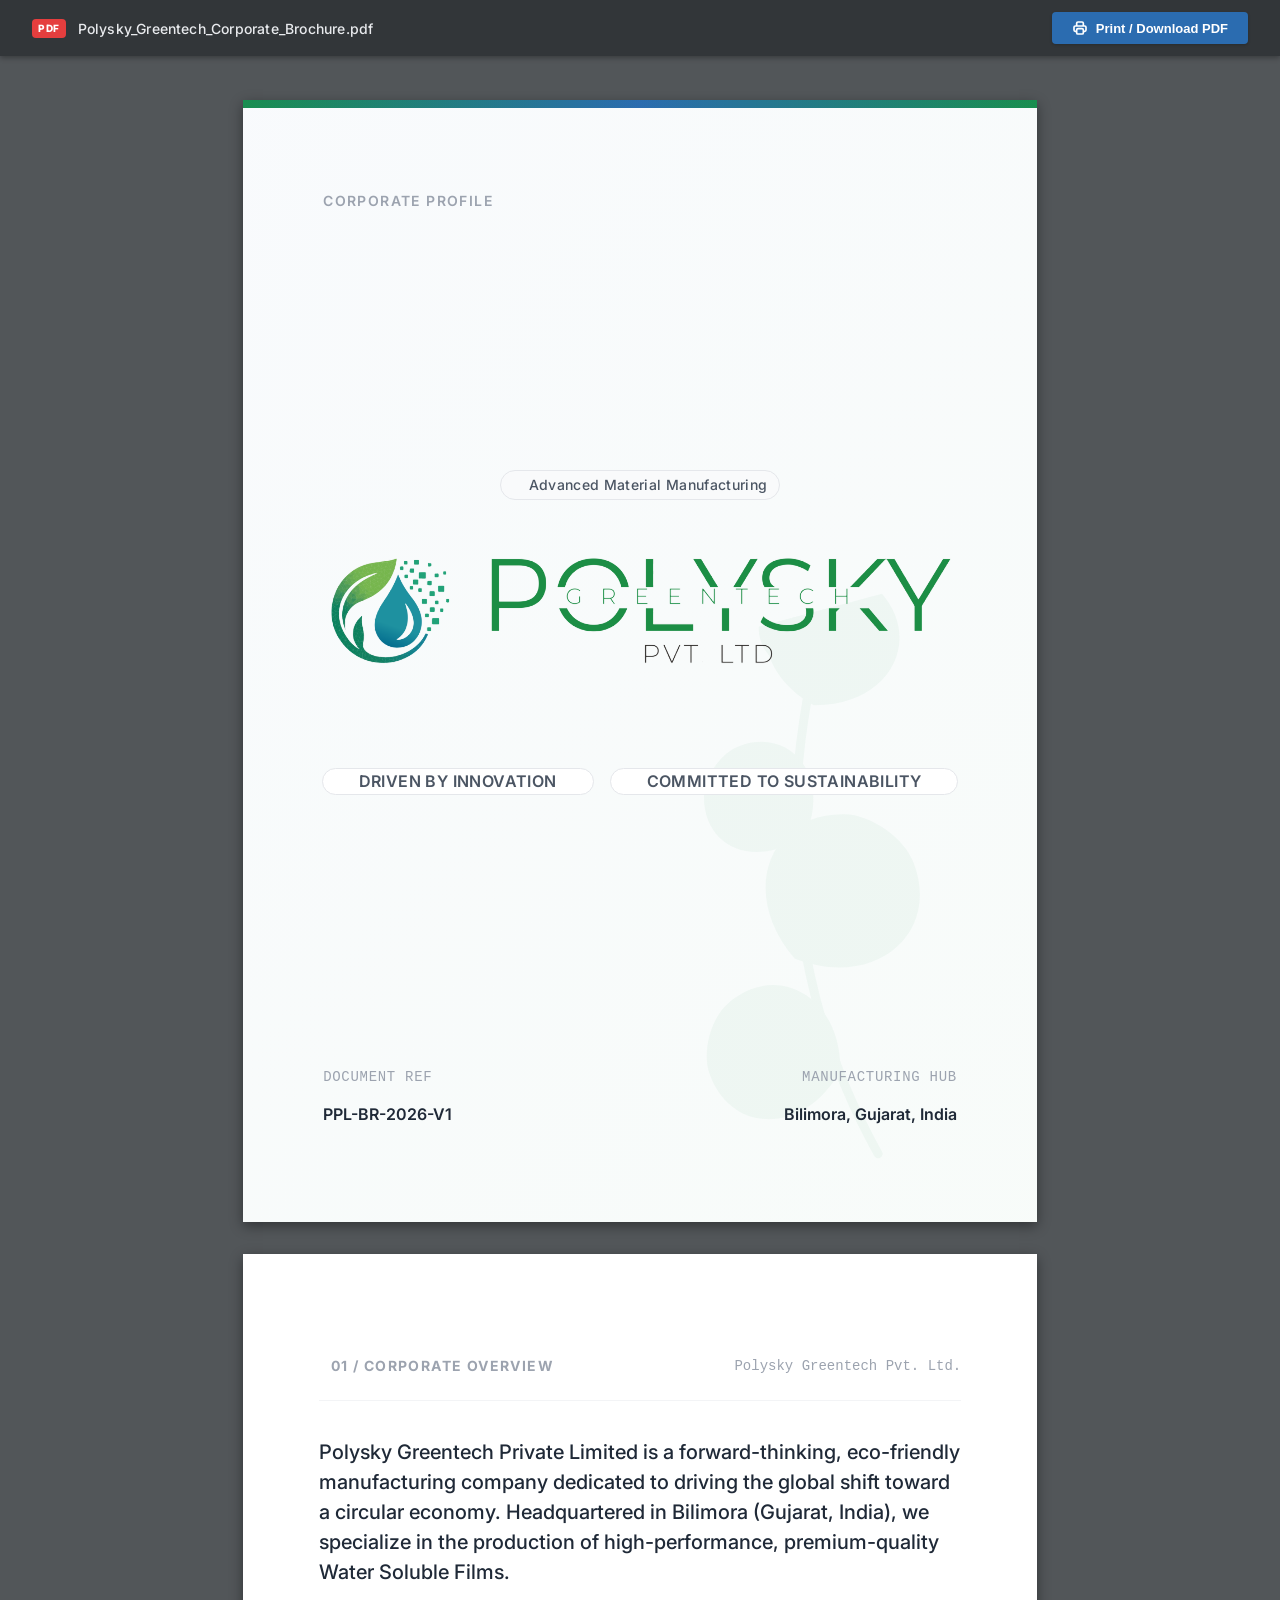
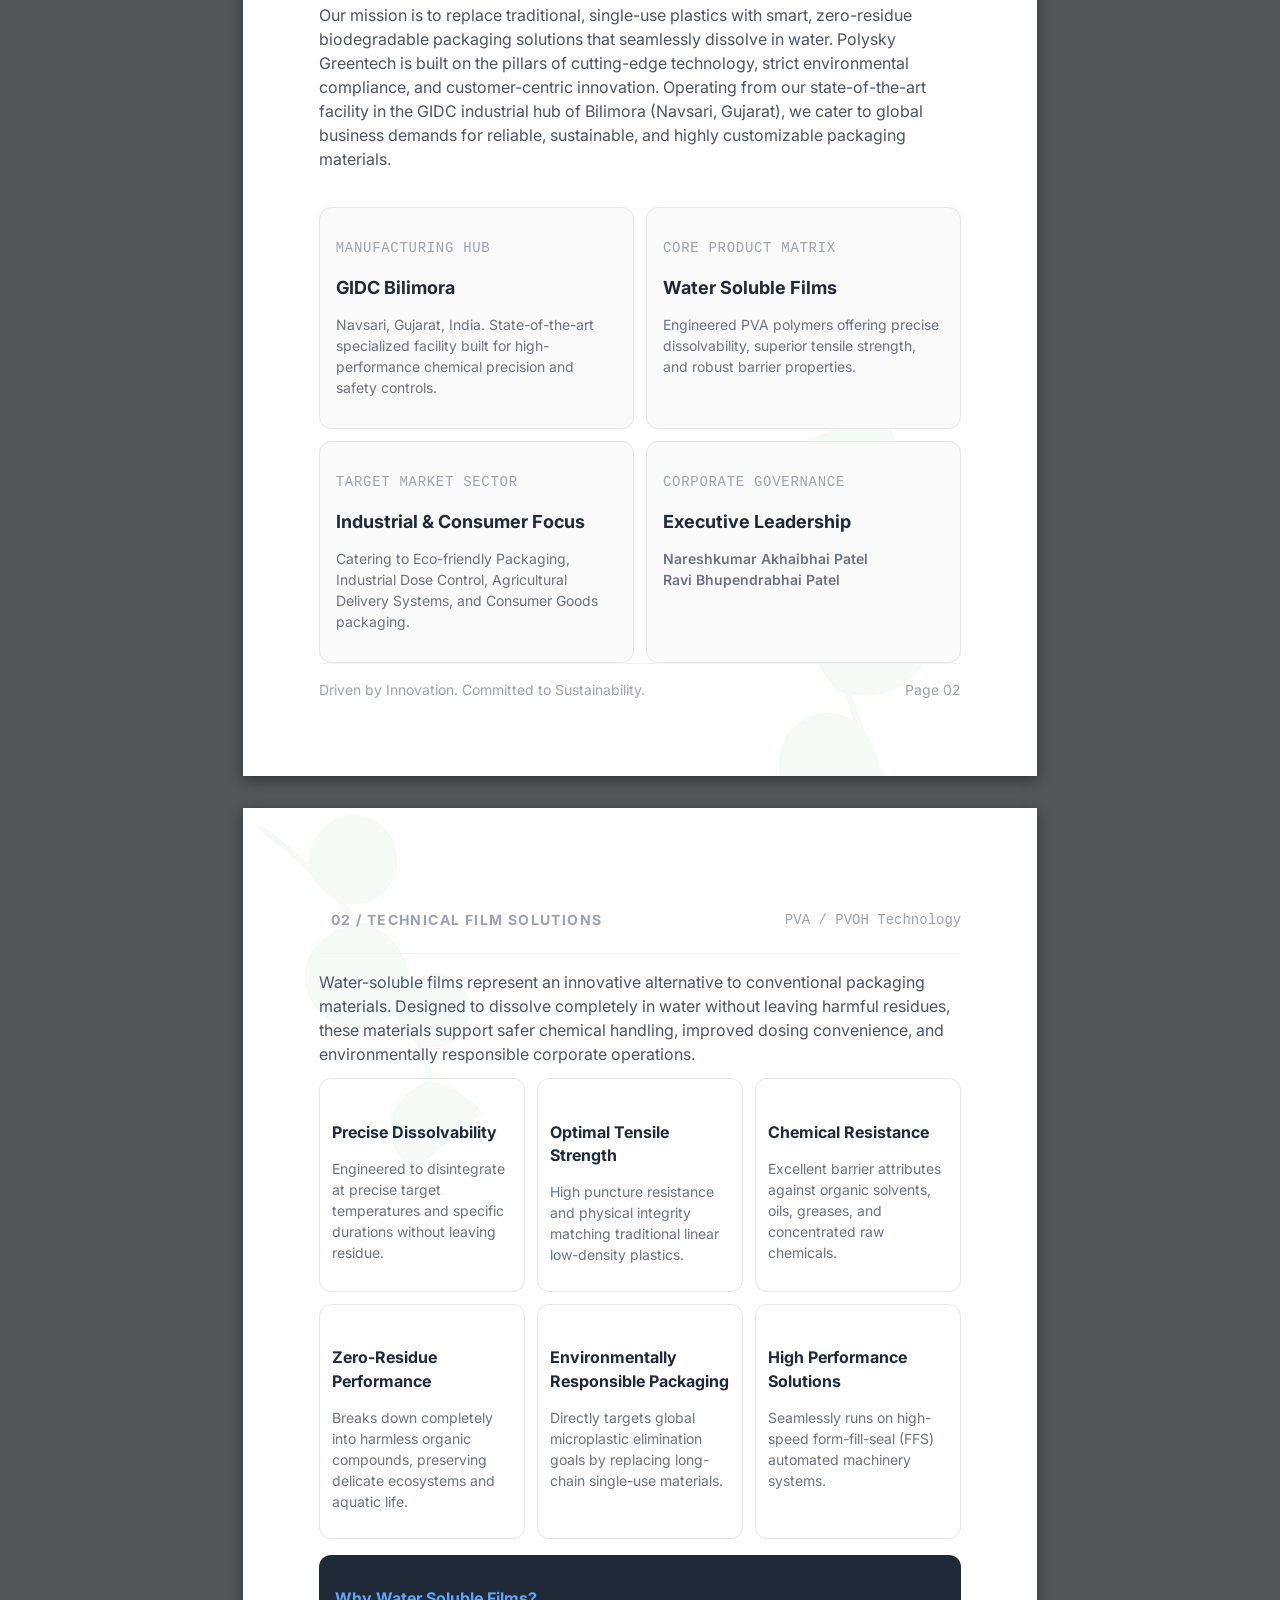
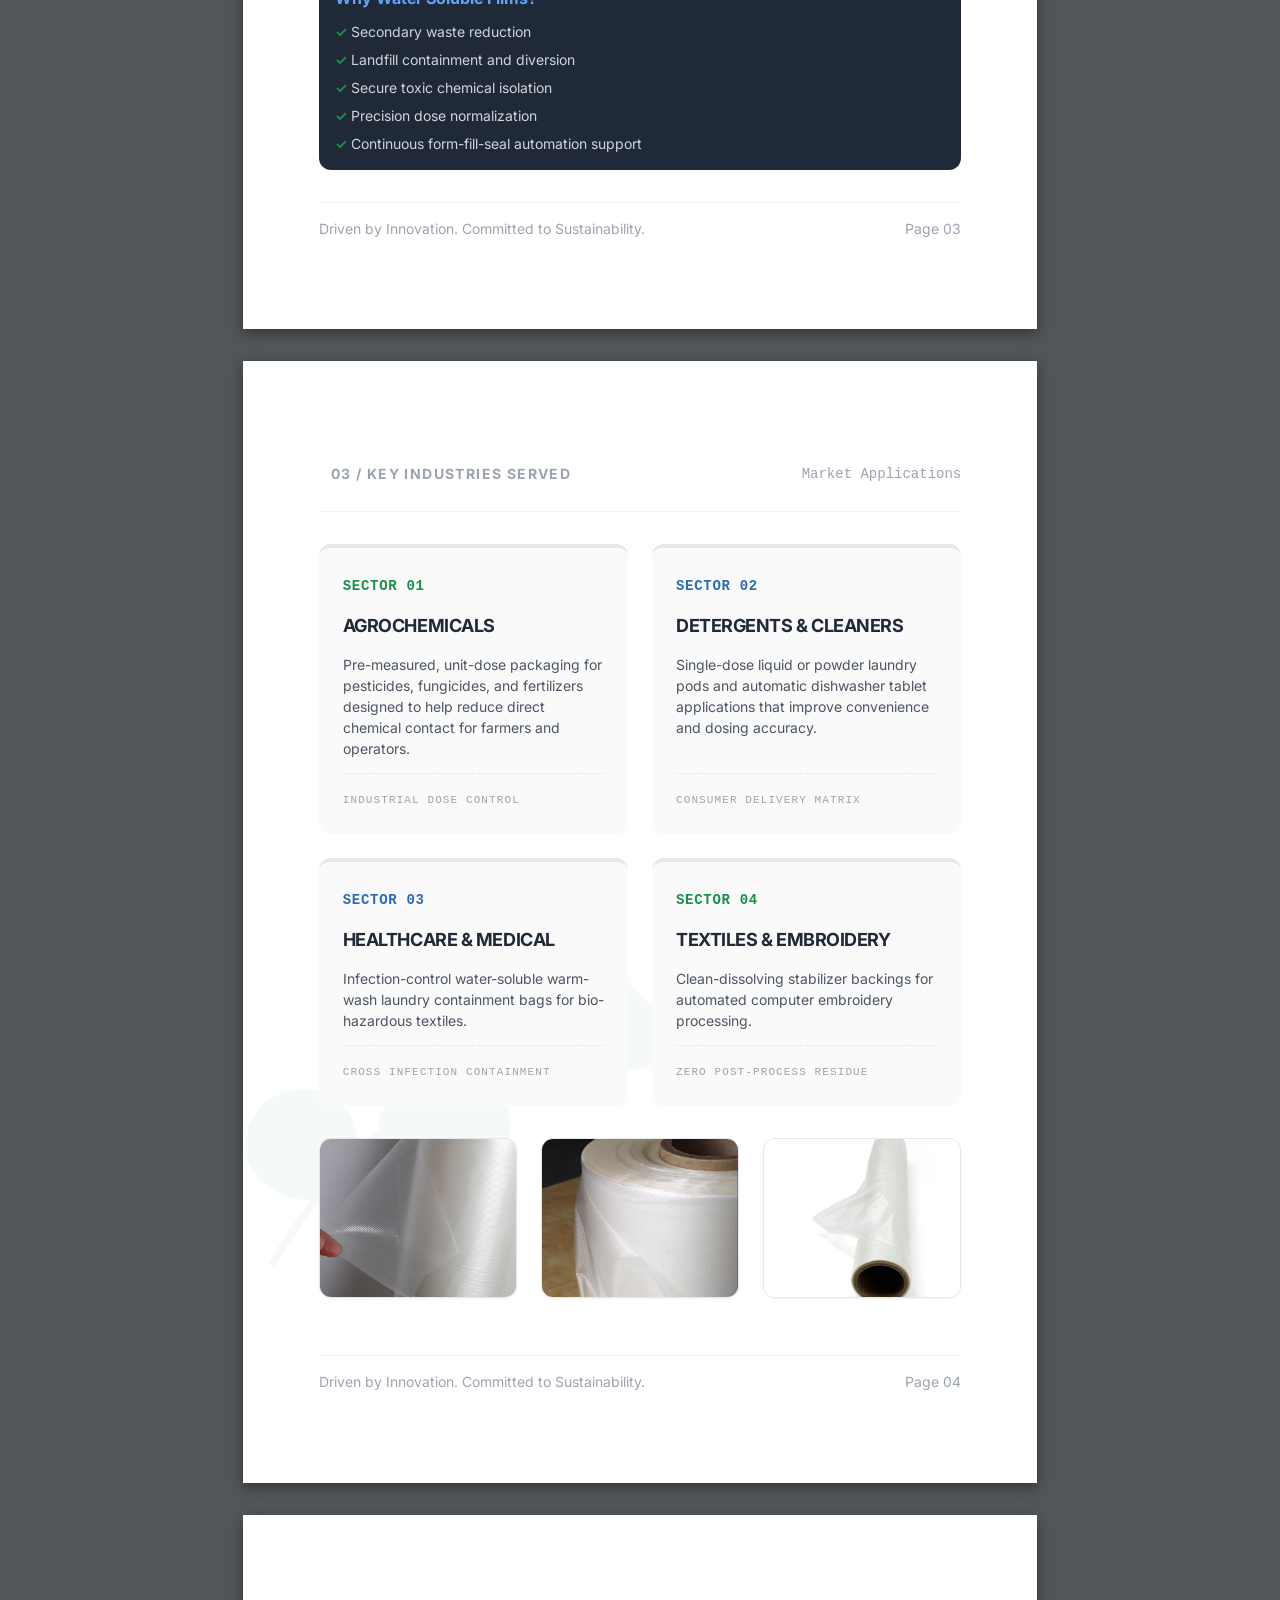
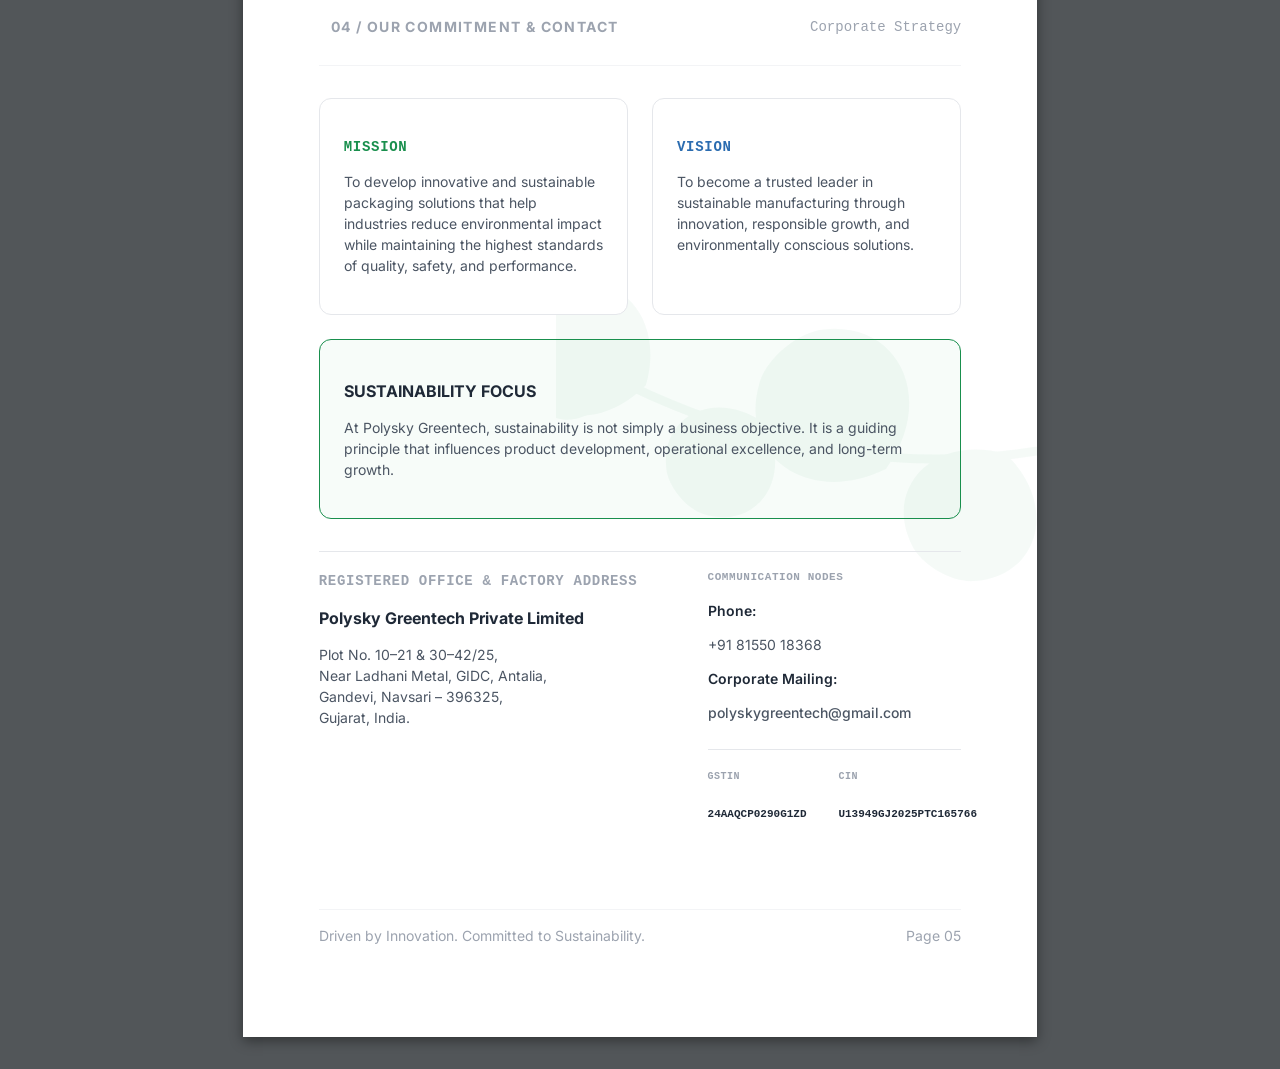
==== wow.html @ 3d36d510 "pgpl-br init" ====
<!DOCTYPE html>
<html lang="en">
<head>
    <meta charset="UTF-8">
    <meta name="viewport" content="width=device-width, initial-scale=1.0">
    <title>Polysky Greentech Private Limited - Corporate Brochure</title>
    <!-- Google Fonts Inter -->
    <link rel="preconnect" href="https://fonts.googleapis.com">
    <link rel="preconnect" href="https://fonts.gstatic.com" crossorigin>
    <link href="https://fonts.googleapis.com/css2?family=Inter:wght@300;400;500;600;700;800&display=swap" rel="stylesheet">
    
    <style>
        /* 1. Global Reset & Print Layout Controls */
        *, ::before, ::after { box-sizing: border-box; border-width: 0; border-style: solid; border-color: #e5e7eb; }
        html { line-height: 1.5; -webkit-text-size-adjust: 100%; font-family: 'Inter', sans-serif; }
        
        body { 
            margin: 0; 
            line-height: inherit; 
            background-color: #525659; /* Standard dark PDF viewer background */
            -webkit-font-smoothing: antialiased; 
            color: #1f2937; 
            padding-top: 68px; /* Offset for persistent toolbar */
        }
        
        /* 2. Embedded PDF Style Action Toolbar */
        .pdf-toolbar {
            position: fixed;
            top: 0;
            left: 0;
            right: 0;
            height: 56px;
            background-color: #323639;
            box-shadow: 0 2px 5px rgba(0,0,0,0.3);
            display: flex;
            align-items: center;
            justify-content: space-between;
            padding: 0 2rem;
            z-index: 1000;
            color: #ffffff;
        }
        .pdf-title-block {
            display: flex;
            align-items: center;
            gap: 0.75rem;
        }
        .pdf-icon-badge {
            background-color: #e53e3e;
            color: white;
            font-size: 10px;
            font-weight: 800;
            padding: 2px 6px;
            border-radius: 4px;
            letter-spacing: 0.5px;
        }
        .pdf-filename {
            font-size: 14px;
            font-weight: 500;
            color: #e8eaed;
            letter-spacing: 0.2px;
        }
        .print-btn {
            background-color: #2b6cb0;
            color: #ffffff;
            font-size: 13px;
            font-weight: 600;
            padding: 0.5rem 1.25rem;
            border-radius: 4px;
            cursor: pointer;
            display: flex;
            align-items: center;
            gap: 0.5rem;
            transition: background-color 0.15s ease;
            box-shadow: 0 1px 3px rgba(0,0,0,0.2);
        }
        .print-btn:hover {
            background-color: #1a4f8a;
        }

        /* 3. True Dimensions Page Layout Engine */
        .page { 
            width: 210mm; 
            height: 296.8mm; 
            margin: 2rem auto; 
            position: relative; 
            background: #ffffff; 
            overflow: hidden; 
            padding: 24mm 20mm; 
            display: flex; 
            flex-direction: column; 
            justify-content: space-between; 
            box-shadow: 0 4px 12px rgba(0,0,0,0.4); 
            page-break-after: always;
        }
        .cover-page { padding: 0; }
        
        /* 4. Base Design Component Systems */
        .grid { display: grid; }
        .grid-cols-2 { grid-template-columns: repeat(2, minmax(0, 1fr)); }
        .grid-cols-3 { grid-template-columns: repeat(3, minmax(0, 1fr)); }
        .grid-cols-12 { grid-template-columns: repeat(12, minmax(0, 1fr)); }
        .col-span-12 { grid-column: span 12 / span 12; }
        .col-span-7 { grid-column: span 7 / span 7; }
        .col-span-5 { grid-column: span 5 / span 5; }
        
        .flex { display: flex; }
        .inline-flex { display: inline-flex; }
        .flex-col { flex-direction: column; }
        .flex-grow { flex-grow: 1; }
        .items-center { align-items: center; }
        .items-end { align-items: flex-end; }
        .justify-between { justify-content: space-between; }
        .justify-center { justify-content: center; }
        
        .absolute { position: absolute; }
        .relative { position: relative; }
        .inset-0 { top: 0; right: 0; bottom: 0; left: 0; }
        .z-0 { z-index: 0; }
        .z-10 { z-index: 10; }
        .pointer-events-none { pointer-events: none; }
        .overflow-hidden { overflow: hidden; }
        
        .mb-1 { margin-bottom: 0.25rem; }
        .mb-2 { margin-bottom: 0.5rem; }
        .mb-3 { margin-bottom: 0.75rem; }
        .mb-4 { margin-bottom: 1rem; }
        .mb-5 { margin-bottom: 1.25rem; }
        .mb-6 { margin-bottom: 1.5rem; }
        .mb-8 { margin-bottom: 2rem; }
        .mb-12 { margin-bottom: 3rem; }
        .mt-1 { margin-top: 0.25rem; }
        .mt-2 { margin-top: 0.5rem; }
        .mt-8 { margin-top: 2rem; }
        .mx-auto { margin-left: auto; margin-right: auto; }
        .my-auto { margin-top: auto; margin-bottom: auto; }
        .p-3 { padding: 0.75rem; }
        .p-4 { padding: 1rem; }
        .p-6 { padding: 1.5rem; }
        .p-8 { padding: 2rem; }
        .px-3 { padding-left: 0.75rem; padding-right: 0.75rem; }
        .py-1 { padding-top: 0.25rem; padding-bottom: 0.25rem; }
        .px-20 { padding-left: 5rem; padding-right: 5rem; }
        .pt-4 { padding-top: 1rem; }
        .pt-8 { padding-top: 2rem; }
        .pt-20 { padding-top: 5rem; }
        .pb-3 { padding-bottom: 0.75rem; }
        .pb-4 { padding-bottom: 1rem; }
        .pb-20 { padding-bottom: 5rem; }
        .gap-2 { gap: 0.5rem; }
        .gap-3 { gap: 0.75rem; }
        .gap-4 { gap: 1rem; }
        .mr-3 { margin-right: 0.75rem; }
        .gap-6 { gap: 1.5rem; }
        .gap-8 { gap: 2rem; }
        
        .text-xs { font-size: 0.875rem; line-height: 1.25rem; }
        .text-sm { font-size: 1rem; line-height: 1.45rem; }
        .text-base { font-size: 1.125rem; line-height: 1.5rem; }
        .text-lg { font-size: 1.25rem; line-height: 1.75rem; }
        .font-light { font-weight: 300; }
        .font-medium { font-weight: 500; }
        .font-semibold { font-weight: 600; }
        .font-bold { font-weight: 700; }
        .font-extrabold { font-weight: 800; }
        .font-mono { font-family: ui-monospace, SFMono-Regular, Menlo, Monaco, Consolas, monospace; }
        .uppercase { text-transform: uppercase; }
        .tracking-wide { letter-spacing: 0.025em; }
        .tracking-wider { letter-spacing: 0.05em; }
        .tracking-widest { letter-spacing: 0.1em; }
        .tracking-tight { letter-spacing: -0.025em; }
        .leading-none { line-height: 1; }
        .leading-normal { line-height: 1.5; }
        .leading-relaxed { line-height: 1.5; }
        .text-center { text-align: center; }
        .text-right { text-align: right; }
        
        .border { border-width: 1px; }
        .border-b { border-bottom-width: 1px; }
        .border-t { border-top-width: 1px; }
        .border-t-4 { border-top-width: 4px; }
        .border-gray-100 { border-color: #f3f4f6; }
        .border-gray-200 { border-color: #e5e7eb; }
        .border-brand-border { border-color: #E5E7EB; }
        .rounded-full { border-radius: 9999px; }
        .rounded-lg { border-radius: 0.5rem; }
        .rounded-xl { border-radius: 0.75rem; }
        .w-full { width: 100%; }
        .w-max { width: max-content; }
        .w-1 { width: 0.25rem; }
        .w-2 { width: 0.5rem; }
        .w-5 { width: 1.25rem; }
        .w-10 { width: 2.5rem; }
        .w-20 { width: 5rem; }
        .h-1 { height: 0.25rem; }
        .h-2 { height: 0.5rem; }
        .h-5 { height: 1.25rem; }
        .h-10 { height: 2.5rem; }
        .h-40 { height: 10rem; }
        .bg-white { background-color: #ffffff; }
        .bg-gray-50 { background-color: #f9fafb; }
        .bg-brand-light { background-color: #FAFAFA; }
        
        .text-brand-dark { color: #1F2937; }
        .text-brand-green { color: #198F4D; }
        .text-brand-blue { color: #2B6CB0; }
        .text-gray-300 { color: #d1d5db; }
        .text-gray-400 { color: #9ca3af; }
        .text-gray-500 { color: #6b7280; }
        .text-gray-600 { color: #4b5563; }
        
        .object-cover { object-fit: cover; }
        .shadow-sm { box-shadow: 0 1px 2px 0 rgba(0, 0, 0, 0.05); }

        .geo-gradient {
            background: linear-gradient(135deg, rgba(43, 108, 176, 0.03) 0%, rgba(25, 143, 77, 0.03) 100%);
        }
        .accent-bar {
            height: 8px;
            background: linear-gradient(to right, #198F4D, #2B6CB0, #198F4D);
        }
        .text-gradient {
            background: linear-gradient(to right, #198F4D, #2B6CB0);
            -webkit-background-clip: text;
            background-clip: text;
            color: transparent;
        }

        /* 5. Production Print Matrix Adjustments */
        @media print {
            @page {
                size: A4;
                margin: 0 !important;
            }
            body { 
                background: none !important; 
                padding-top: 0 !important;
            }
            .pdf-toolbar { 
                display: none !important; 
            }
            .page { 
                margin: 0 !important; 
                border: none !important; 
                box-shadow: none !important; 
                width: 210mm !important;
                height: 296.8mm !important;
                page-break-after: always !important; 
                page-break-inside: avoid !important;
                -webkit-print-color-adjust: exact !important;
                print-color-adjust: exact !important;
            }
        }
    </style>
</head>
<body>

    <!-- SVG DEFINITIONS FOR BACKGROUND WATERMARKS -->
    <svg style="display: none;" xmlns="http://www.w3.org/2000/svg">
        <defs>
            <g id="money-plant">
                <g transform="translate(100, 180)">
                    <path d="M0,0 Q-20,-80 20,-160" fill="none" stroke="currentColor" stroke-width="3" stroke-linecap="round"/>
                    <g transform="translate(-5, -30) rotate(-60) scale(0.6)"><path d="M0,0 C-40,-10 -50,-50 -20,-70 C-10,-77 10,-77 20,-70 C50,-50 40,-10 0,0 Z" fill="currentColor"/></g>
                    <g transform="translate(-10, -70) rotate(50) scale(0.7)"><path d="M0,0 C-40,-10 -50,-50 -20,-70 C-10,-77 10,-77 20,-70 C50,-50 40,-10 0,0 Z" fill="currentColor"/></g>
                    <g transform="translate(5, -110) rotate(-40) scale(0.5)"><path d="M0,0 C-40,-10 -50,-50 -20,-70 C-10,-77 10,-77 20,-70 C50,-50 40,-10 0,0 Z" fill="currentColor"/></g>
                    <g transform="translate(18, -150) rotate(30) scale(0.6)"><path d="M0,0 C-40,-10 -50,-50 -20,-70 C-10,-77 10,-77 20,-70 C50,-50 40,-10 0,0 Z" fill="currentColor"/></g>
                    <g transform="translate(20, -160) rotate(5) scale(0.4)"><path d="M0,0 C-40,-10 -50,-50 -20,-70 C-10,-77 10,-77 20,-70 C50,-50 40,-10 0,0 Z" fill="currentColor"/></g>
                </g>
            </g>
        </defs>
    </svg>

    <!-- PERSISTENT LIVE VIEW INTERACTIVE TOOLBAR -->
    <div class="pdf-toolbar">
        <div class="pdf-title-block">
            <span class="pdf-icon-badge">PDF</span>
            <span class="pdf-filename">Polysky_Greentech_Corporate_Brochure.pdf</span>
        </div>
        <button class="print-btn" onclick="window.print();">
            <svg style="width:16px; height:16px;" fill="none" stroke="currentColor" stroke-width="2.5" viewBox="0 0 24 24">
                <path stroke-linecap="round" stroke-linejoin="round" d="M17 17h2a2 2 0 002-2v-4a2 2 0 00-2-2H5a2 2 0 00-2 2v4a2 2 0 002 2h2m2 4h6a2 2 0 002-2v-4a2 2 0 00-2-2H9a2 2 0 00-2 2v4a2 2 0 002 2zm8-12V5a2 2 0 00-2-2H9a2 2 0 00-2 2v4h10z"/>
            </svg>
            Print / Download PDF
        </button>
    </div>

    <!-- PAGE 1: COVER HERO -->
    <div class="page cover-page">
        <div class="accent-bar w-full"></div>
        
        <!-- Background Plant Watermark -->
        <div class="absolute inset-0 pointer-events-none overflow-hidden z-0" style="opacity: 0.04;">
            <svg class="absolute text-brand-green" style="bottom: 0%; right: -10%; width: 600px; height: 600px; transform: rotate(-15deg);" viewBox="0 0 200 200">
                <use href="#money-plant" />
            </svg>
        </div>
        
        <div class="absolute inset-0 geo-gradient" style="z-index: 1;"></div>

        <div class="px-20 pt-20 flex justify-end items-center" style="position: relative; z-index: 10;">
            <div class="text-right">
                <span class="text-xs uppercase tracking-widest text-gray-400 font-semibold">Corporate Profile</span>
            </div>
        </div>

        <div class="px-20 flex-grow flex flex-col items-center justify-center text-center" style="position: relative; z-index: 10;">
            <div class="flex items-center bg-gray-50 border border-gray-200 px-3 py-1 rounded-full mb-12 mx-auto" style="width: max-content; gap: 0.5rem;">
                <span class="w-2 h-2 rounded-full bg-brand-green"></span>
                <span class="text-xs font-medium tracking-wide text-gray-600">Advanced Material Manufacturing</span>
            </div>
            
            <img src="assets/cropped-logo.svg" alt="Polysky Greentech Logo" style="display: block; width: 100%; max-width: 650px; height: auto; flex-shrink: 0;" class="mb-12">
            
            <div class="w-20 h-1 bg-brand-green mb-12 mx-auto"></div>
            
            <div class="flex justify-center" style="gap: 1rem;">
                <div class="inline-flex items-center bg-white border border-gray-200 py-2 rounded-full w-max" style="padding-left: 1rem; padding-right: 2.25rem;">
                    <span class="w-2 h-2 rounded-full bg-brand-blue mr-3"></span>
                    <span class="text-sm font-semibold tracking-wide text-gray-600 uppercase" style="margin-top: 1px;">Driven by Innovation</span>
                </div>
                <div class="inline-flex items-center bg-white border border-gray-200 py-2 rounded-full w-max" style="padding-left: 1rem; padding-right: 2.25rem;">
                    <span class="w-2 h-2 rounded-full bg-brand-green mr-3"></span>
                    <span class="text-sm font-semibold tracking-wide text-gray-600 uppercase" style="margin-top: 1px;">Committed to Sustainability</span>
                </div>
            </div>
        </div>

        <div class="px-20 pb-20 flex justify-between items-end" style="position: relative; z-index: 10;">
            <div>
                <p class="text-xs font-mono tracking-wider text-gray-400 uppercase">Document Ref</p>
                <p class="text-sm font-semibold text-brand-dark">PPL-BR-2026-V1</p>
            </div>
            <div class="text-right">
                <p class="text-xs font-mono tracking-wider text-gray-400 uppercase">Manufacturing Hub</p>
                <p class="text-sm font-semibold text-brand-dark">Bilimora, Gujarat, India</p>
            </div>
        </div>
    </div>

    <!-- PAGE 2: COMPANY OVERVIEW -->
    <div class="page bg-white">
        <!-- Background Plant Watermark -->
        <div class="absolute inset-0 pointer-events-none overflow-hidden z-0" style="opacity: 0.04;">
            <svg class="absolute text-brand-green" style="bottom: -10%; right: -5%; width: 450px; height: 450px; transform: rotate(-20deg);" viewBox="0 0 200 200">
                <use href="#money-plant" />
            </svg>
        </div>

        <div style="position: relative; z-index: 10;">
            <div class="flex justify-between items-center border-b border-gray-100 pb-3 mb-4">
                <div class="flex items-center" style="gap: 0.5rem;">
                    <div class="w-1 h-5 bg-brand-green"></div>
                    <h2 class="text-xs uppercase tracking-widest font-bold text-gray-400">01 / Corporate Overview</h2>
                </div>
                <span class="text-xs font-mono text-gray-400">Polysky Greentech Pvt. Ltd.</span>
            </div>

            <div class="grid grid-cols-12 gap-6 mb-5">
                <div class="col-span-12">
                    <p class="text-lg font-medium text-brand-dark leading-relaxed mb-3">
                        Polysky Greentech Private Limited is a forward-thinking, eco-friendly manufacturing company dedicated to driving the global shift toward a circular economy. Headquartered in Bilimora (Gujarat, India), we specialize in the production of high-performance, premium-quality Water Soluble Films.
                    </p>
                    <p class="text-sm text-gray-600 leading-relaxed">
                        Our mission is to replace traditional, single-use plastics with smart, zero-residue biodegradable packaging solutions that seamlessly dissolve in water. Polysky Greentech is built on the pillars of cutting-edge technology, strict environmental compliance, and customer-centric innovation. Operating from our state-of-the-art facility in the GIDC industrial hub of Bilimora (Navsari, Gujarat), we cater to global business demands for reliable, sustainable, and highly customizable packaging materials.
                    </p>
                </div>
            </div>

            <div class="grid grid-cols-2 gap-3">
                <div class="border border-brand-border p-4 bg-brand-light rounded-xl">
                    <p class="text-xs font-mono uppercase tracking-wider text-gray-400 mb-1">Manufacturing Hub</p>
                    <h3 class="text-base font-bold text-brand-dark mb-2">GIDC Bilimora</h3>
                    <p class="text-xs text-gray-500 leading-relaxed">Navsari, Gujarat, India. State-of-the-art specialized facility built for high-performance chemical precision and safety controls.</p>
                </div>

                <div class="border border-brand-border p-4 bg-brand-light rounded-xl">
                    <p class="text-xs font-mono uppercase tracking-wider text-gray-400 mb-1">Core Product Matrix</p>
                    <h3 class="text-base font-bold text-brand-dark mb-2">Water Soluble Films</h3>
                    <p class="text-xs text-gray-500 leading-relaxed">Engineered PVA polymers offering precise dissolvability, superior tensile strength, and robust barrier properties.</p>
                </div>

                <div class="border border-brand-border p-4 bg-brand-light rounded-xl">
                    <p class="text-xs font-mono uppercase tracking-wider text-gray-400 mb-1">Target Market Sector</p>
                    <h3 class="text-base font-bold text-brand-dark mb-2">Industrial & Consumer Focus</h3>
                    <p class="text-xs text-gray-500 leading-relaxed">Catering to Eco-friendly Packaging, Industrial Dose Control, Agricultural Delivery Systems, and Consumer Goods packaging.</p>
                </div>

                <div class="border border-brand-border p-4 bg-brand-light rounded-xl">
                    <p class="text-xs font-mono uppercase tracking-wider text-gray-400 mb-1">Corporate Governance</p>
                    <h3 class="text-base font-bold text-brand-dark mb-2">Executive Leadership</h3>
                    <p class="text-xs text-gray-500 font-semibold leading-relaxed">Nareshkumar Akhaibhai Patel<br>Ravi Bhupendrabhai Patel</p>
                </div>
            </div>
        </div>

        <div class="flex justify-between items-center border-t border-gray-100 pt-4 text-xs text-gray-400" style="position: relative; z-index: 10;">
            <span>Driven by Innovation. Committed to Sustainability.</span>
            <span>Page 02</span>
        </div>
    </div>

    <!-- PAGE 3: TECHNICAL FILM SOLUTIONS -->
    <div class="page bg-white">
        <!-- Background Plant Watermark -->
        <div class="absolute inset-0 pointer-events-none overflow-hidden z-0" style="opacity: 0.04;">
            <svg class="absolute text-brand-green" style="top: -5%; left: -10%; width: 400px; height: 400px; transform: rotate(140deg);" viewBox="0 0 200 200">
                <use href="#money-plant" />
            </svg>
        </div>

        <div style="position: relative; z-index: 10;">
            <div class="flex justify-between items-center border-b border-gray-100 pb-3 mb-4">
                <div class="flex items-center" style="gap: 0.5rem;">
                    <div class="w-1 h-5 bg-brand-blue"></div>
                    <h2 class="text-xs uppercase tracking-widest font-bold text-gray-400">02 / Technical Film Solutions</h2>
                </div>
                <span class="text-xs font-mono text-gray-400">PVA / PVOH Technology</span>
            </div>

            <p class="text-sm text-gray-600 leading-relaxed mb-3">
                Water-soluble films represent an innovative alternative to conventional packaging materials. Designed to dissolve completely in water without leaving harmful residues, these materials support safer chemical handling, improved dosing convenience, and environmentally responsible corporate operations.
            </p>

            <div class="grid grid-cols-3 gap-3 mb-4">
                <div class="border border-gray-200 p-3 rounded-xl">
                    <div class="w-2 h-2 bg-brand-green mb-1"></div>
                    <h4 class="text-sm font-bold text-brand-dark mb-1">Precise Dissolvability</h4>
                    <p class="text-xs text-gray-500 leading-normal">Engineered to disintegrate at precise target temperatures and specific durations without leaving residue.</p>
                </div>
                <div class="border border-gray-200 p-3 rounded-xl">
                    <div class="w-2 h-2 bg-brand-blue mb-1"></div>
                    <h4 class="text-sm font-bold text-brand-dark mb-1">Optimal Tensile Strength</h4>
                    <p class="text-xs text-gray-500 leading-normal">High puncture resistance and physical integrity matching traditional linear low-density plastics.</p>
                </div>
                <div class="border border-gray-200 p-3 rounded-xl">
                    <div class="w-2 h-2 bg-brand-green mb-1"></div>
                    <h4 class="text-sm font-bold text-brand-dark mb-1">Chemical Resistance</h4>
                    <p class="text-xs text-gray-500 leading-normal">Excellent barrier attributes against organic solvents, oils, greases, and concentrated raw chemicals.</p>
                </div>
                <div class="border border-gray-200 p-3 rounded-xl">
                    <div class="w-2 h-2 bg-brand-blue mb-1"></div>
                    <h4 class="text-sm font-bold text-brand-dark mb-1">Zero-Residue Performance</h4>
                    <p class="text-xs text-gray-500 leading-normal">Breaks down completely into harmless organic compounds, preserving delicate ecosystems and aquatic life.</p>
                </div>
                <div class="border border-gray-200 p-3 rounded-xl">
                    <div class="w-2 h-2 bg-brand-green mb-1"></div>
                    <h4 class="text-sm font-bold text-brand-dark mb-1">Environmentally Responsible Packaging</h4>
                    <p class="text-xs text-gray-500 leading-normal">Directly targets global microplastic elimination goals by replacing long-chain single-use materials.</p>
                </div>
                <div class="border border-gray-200 p-3 rounded-xl">
                    <div class="w-2 h-2 bg-brand-blue mb-1"></div>
                    <h4 class="text-sm font-bold text-brand-dark mb-1">High Performance Solutions</h4>
                    <p class="text-xs text-gray-500 leading-normal">Seamlessly runs on high-speed form-fill-seal (FFS) automated machinery systems.</p>
                </div>
            </div>

            <div class="p-4 text-white rounded-xl" style="background-color: #1f2937;">
                <h3 class="text-sm font-bold mb-3" style="color: #60a5fa;">Why Water Soluble Films?</h3>
                <ul class="text-xs text-gray-300" style="list-style-type: none; padding-left: 0; margin: 0; gap: 0.5rem; display: flex; flex-direction: column;">
                    <li><span class="text-brand-green font-bold">✓</span> Secondary waste reduction</li>
                    <li><span class="text-brand-green font-bold">✓</span> Landfill containment and diversion</li>
                    <li><span class="text-brand-green font-bold">✓</span> Secure toxic chemical isolation</li>
                    <li><span class="text-brand-green font-bold">✓</span> Precision dose normalization</li>
                    <li><span class="text-brand-green font-bold">✓</span> Continuous form-fill-seal automation support</li>
                </ul>
            </div>
        </div>

        <div class="flex justify-between items-center border-t border-gray-100 pt-4 text-xs text-gray-400" style="position: relative; z-index: 10;">
            <span>Driven by Innovation. Committed to Sustainability.</span>
            <span>Page 03</span>
        </div>
    </div>

    <!-- PAGE 4: INDUSTRIES WE SERVE -->
    <div class="page bg-white">
        <!-- Background Plant Watermark -->
        <div class="absolute inset-0 pointer-events-none overflow-hidden z-0" style="opacity: 0.04;">
            <svg class="absolute text-brand-green" style="bottom: 10%; left: -10%; width: 500px; height: 500px; transform: rotate(45deg);" viewBox="0 0 200 200">
                <use href="#money-plant" />
            </svg>
        </div>

        <div style="position: relative; z-index: 10;">
            <div class="flex justify-between items-center border-b border-gray-100 pb-4 mb-8">
                <div class="flex items-center" style="gap: 0.5rem;">
                    <div class="w-1 h-5 bg-brand-green"></div>
                    <h2 class="text-xs uppercase tracking-widest font-bold text-gray-400">03 / Key Industries Served</h2>
                </div>
                <span class="text-xs font-mono text-gray-400">Market Applications</span>
            </div>

            <div class="grid grid-cols-2 gap-6">
                <div class="border-t-4 border-brand-green bg-brand-light p-6 flex flex-col justify-between rounded-xl">
                    <div>
                        <span class="text-xs font-mono text-brand-green font-bold uppercase tracking-wider block mb-2">Sector 01</span>
                        <h3 class="text-base font-bold text-brand-dark mb-4 tracking-tight">AGROCHEMICALS</h3>
                        <p class="text-xs text-gray-600 leading-relaxed">
                            Pre-measured, unit-dose packaging for pesticides, fungicides, and fertilizers designed to help reduce direct chemical contact for farmers and operators.
                        </p>
                    </div>
                    <div class="pt-4 border-t border-gray-200 flex justify-between items-center" style="border-top-style: dashed;">
                        <span class="text-xs uppercase font-mono tracking-widest text-gray-400" style="font-size: 11px;">Industrial Dose Control</span>
                        <span class="w-2 h-2 rounded-full bg-brand-green"></span>
                    </div>
                </div>

                <div class="border-t-4 border-brand-blue bg-brand-light p-6 flex flex-col justify-between rounded-xl">
                    <div>
                        <span class="text-xs font-mono text-brand-blue font-bold uppercase tracking-wider block mb-2">Sector 02</span>
                        <h3 class="text-base font-bold text-brand-dark mb-4 tracking-tight">DETERGENTS & CLEANERS</h3>
                        <p class="text-xs text-gray-600 leading-relaxed">
                            Single-dose liquid or powder laundry pods and automatic dishwasher tablet applications that improve convenience and dosing accuracy.
                        </p>
                    </div>
                    <div class="pt-4 border-t border-gray-200 flex justify-between items-center" style="border-top-style: dashed;">
                        <span class="text-xs uppercase font-mono tracking-widest text-gray-400" style="font-size: 11px;">Consumer Delivery Matrix</span>
                        <span class="w-2 h-2 rounded-full bg-brand-blue"></span>
                    </div>
                </div>

                <div class="border-t-4 border-brand-blue bg-brand-light p-6 flex flex-col justify-between rounded-xl">
                    <div>
                        <span class="text-xs font-mono text-brand-blue font-bold uppercase tracking-wider block mb-2">Sector 03</span>
                        <h3 class="text-base font-bold text-brand-dark mb-4 tracking-tight">HEALTHCARE & MEDICAL</h3>
                        <p class="text-xs text-gray-600 leading-relaxed">
                        Infection-control water-soluble warm-wash laundry containment bags for bio-hazardous textiles.
                        </p>
                    </div>
                    <div class="pt-4 border-t border-gray-200 flex justify-between items-center" style="border-top-style: dashed;">
                        <span class="text-xs uppercase font-mono tracking-widest text-gray-400" style="font-size: 11px;">Cross Infection Containment</span>
                        <span class="w-2 h-2 rounded-full bg-brand-blue"></span>
                    </div>
                </div>

                <div class="border-t-4 border-brand-green bg-brand-light p-6 flex flex-col justify-between rounded-xl">
                    <div>
                        <span class="text-xs font-mono text-brand-green font-bold uppercase tracking-wider block mb-2">Sector 04</span>
                        <h3 class="text-base font-bold text-brand-dark mb-4 tracking-tight">TEXTILES & EMBROIDERY</h3>
                        <p class="text-xs text-gray-600 leading-relaxed">
                        Clean-dissolving stabilizer backings for automated computer embroidery processing.
                        </p>
                    </div>
                    <div class="pt-4 border-t border-gray-200 flex justify-between items-center" style="border-top-style: dashed;">
                        <span class="text-xs uppercase font-mono tracking-widest text-gray-400" style="font-size: 11px;">Zero Post-Process Residue</span>
                        <span class="w-2 h-2 rounded-full bg-brand-green"></span>
                    </div>
                </div>
            </div>

            <div class="grid grid-cols-3 gap-6 mt-8">
                <img src="assets/V2/img1.jpeg" alt="Industry Application 1" class="w-full h-40 object-cover rounded-xl shadow-sm border border-gray-200">
                <img src="assets/V2/img2.avif" alt="Industry Application 2" class="w-full h-40 object-cover rounded-xl shadow-sm border border-gray-200">
                <img src="assets/V2/img3.webp" alt="Industry Application 3" class="w-full h-40 object-cover rounded-xl shadow-sm border border-gray-200">
            </div>
        </div>

        <div class="flex justify-between items-center border-t border-gray-100 pt-4 text-xs text-gray-400" style="position: relative; z-index: 10;">
            <span>Driven by Innovation. Committed to Sustainability.</span>
            <span>Page 04</span>
        </div>
    </div>

    <!-- PAGE 5: COMMITMENT & CONTACT -->
    <div class="page bg-white">
        <!-- Background Plant Watermark -->
        <div class="absolute inset-0 pointer-events-none overflow-hidden z-0" style="opacity: 0.04;">
            <svg class="absolute text-brand-green" style="top: 20%; right: -15%; width: 600px; height: 600px; transform: rotate(-90deg);" viewBox="0 0 200 200">
                <use href="#money-plant" />
            </svg>
        </div>

        <div style="position: relative; z-index: 10;">
            <div class="flex justify-between items-center border-b border-gray-100 pb-4 mb-8">
                <div class="flex items-center" style="gap: 0.5rem;">
                    <div class="w-1 h-5 bg-brand-dark"></div>
                    <h2 class="text-xs uppercase tracking-widest font-bold text-gray-400">04 / Our Commitment & Contact</h2>
                </div>
                <span class="text-xs font-mono text-gray-400">Corporate Strategy</span>
            </div>

            <div class="grid grid-cols-2 gap-6 mb-6">
                <div class="border border-gray-200 p-6 bg-white rounded-xl">
                    <h3 class="text-xs font-mono uppercase tracking-wider text-brand-green font-bold mb-2">MISSION</h3>
                    <p class="text-xs text-gray-600 leading-relaxed">
                        To develop innovative and sustainable packaging solutions that help industries reduce environmental impact while maintaining the highest standards of quality, safety, and performance.
                    </p>
                </div>
                <div class="border border-gray-200 p-6 bg-white rounded-xl">
                    <h3 class="text-xs font-mono uppercase tracking-wider text-brand-blue font-bold mb-2">VISION</h3>
                    <p class="text-xs text-gray-600 leading-relaxed">
                        To become a trusted leader in sustainable manufacturing through innovation, responsible growth, and environmentally conscious solutions.
                    </p>
                </div>
            </div>

            <div class="border border-gray-200 p-6 mb-8 rounded-xl" style="border-color: #198F4D; background-color: rgba(25, 143, 77, 0.03);">
                <h3 class="text-sm font-bold text-brand-dark mb-2">SUSTAINABILITY FOCUS</h3>
                <p class="text-xs text-gray-600 leading-relaxed">
                    At Polysky Greentech, sustainability is not simply a business objective. It is a guiding principle that influences product development, operational excellence, and long-term growth.
                </p>
            </div>

            <div class="border-t border-gray-200 pt-6 grid grid-cols-12 gap-6">
                <div class="col-span-7">
                    <h4 class="text-xs font-mono uppercase tracking-wider text-gray-400 mb-2">Registered Office & Factory Address</h4>
                    <p class="text-sm font-bold text-brand-dark mb-1">Polysky Greentech Private Limited</p>
                    <p class="text-xs text-gray-600 leading-relaxed">
                        Plot No. 10–21 & 30–42/25,<br>
                        Near Ladhani Metal, GIDC, Antalia,<br>
                        Gandevi, Navsari – 396325,<br>
                        Gujarat, India.
                    </p>
                </div>
                
                <div class="col-span-5 flex flex-col" style="gap: 0.75rem;">
                    <div>
                        <h4 class="text-xs font-mono uppercase tracking-wider text-gray-400" style="font-size: 11px;">Communication Nodes</h4>
                        <p class="text-xs font-semibold text-brand-dark mt-1">Phone:</p>
                        <p class="text-xs text-gray-600">+91 81550 18368</p>
                        
                        <p class="text-xs font-semibold text-brand-dark mt-1">Corporate Mailing:</p>
                        <p class="text-xs text-gray-600 font-medium">polyskygreentech@gmail.com</p>
                    </div>

                    <div class="pt-2 border-t border-gray-200 grid grid-cols-2 gap-2">
                        <div>
                            <h5 class="text-xs font-mono uppercase tracking-wider text-gray-400" style="font-size: 10px;">GSTIN</h5>
                            <p class="text-xs font-mono font-bold text-brand-dark" style="font-size: 11px;">24AAQCP0290G1ZD</p>
                        </div>
                        <div>
                            <h5 class="text-xs font-mono uppercase tracking-wider text-gray-400" style="font-size: 10px;">CIN</h5>
                            <p class="text-xs font-mono font-bold text-brand-dark" style="font-size: 11px;">U13949GJ2025PTC165766</p>
                        </div>
                    </div>
                </div>
            </div>
        </div>

        <div class="flex justify-between items-center border-t border-gray-100 pt-4 text-xs text-gray-400" style="position: relative; z-index: 10;">
            <span>Driven by Innovation. Committed to Sustainability.</span>
            <span>Page 05</span>
        </div>
    </div>

</body>
</html>
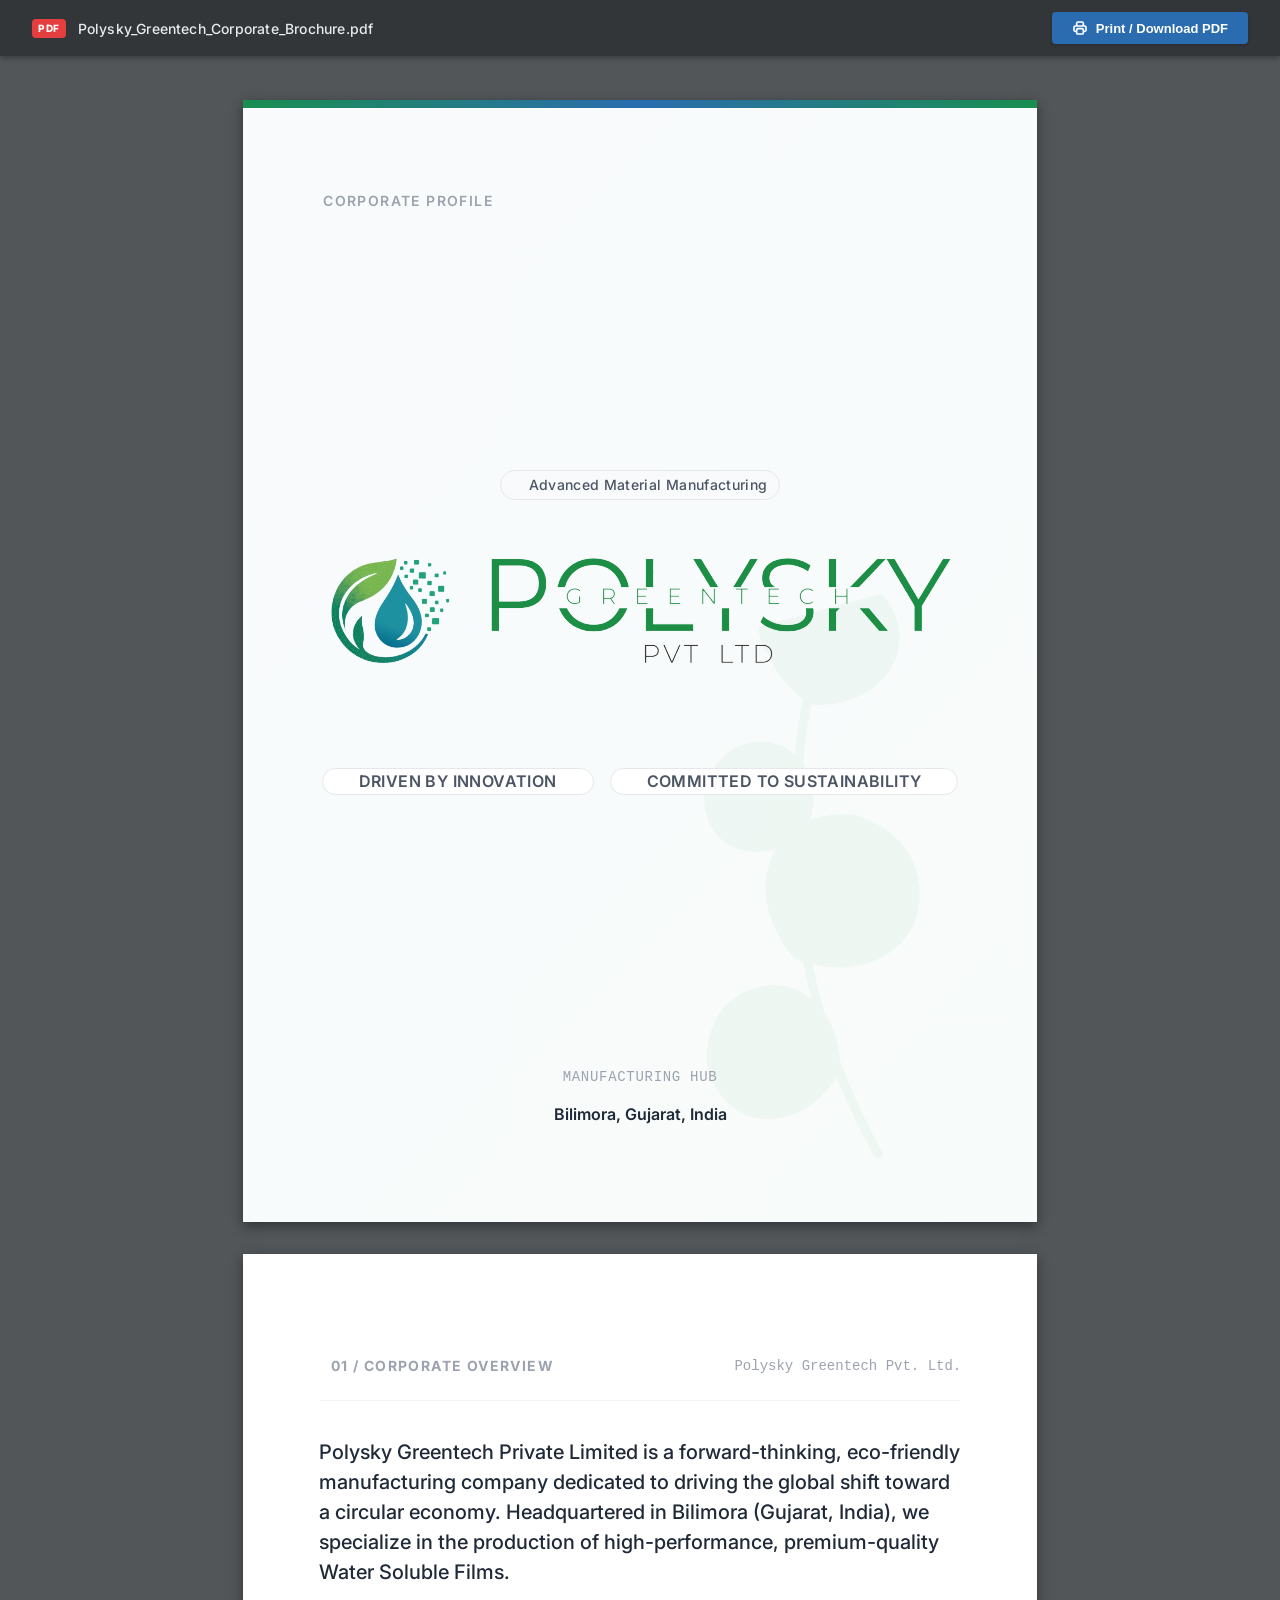
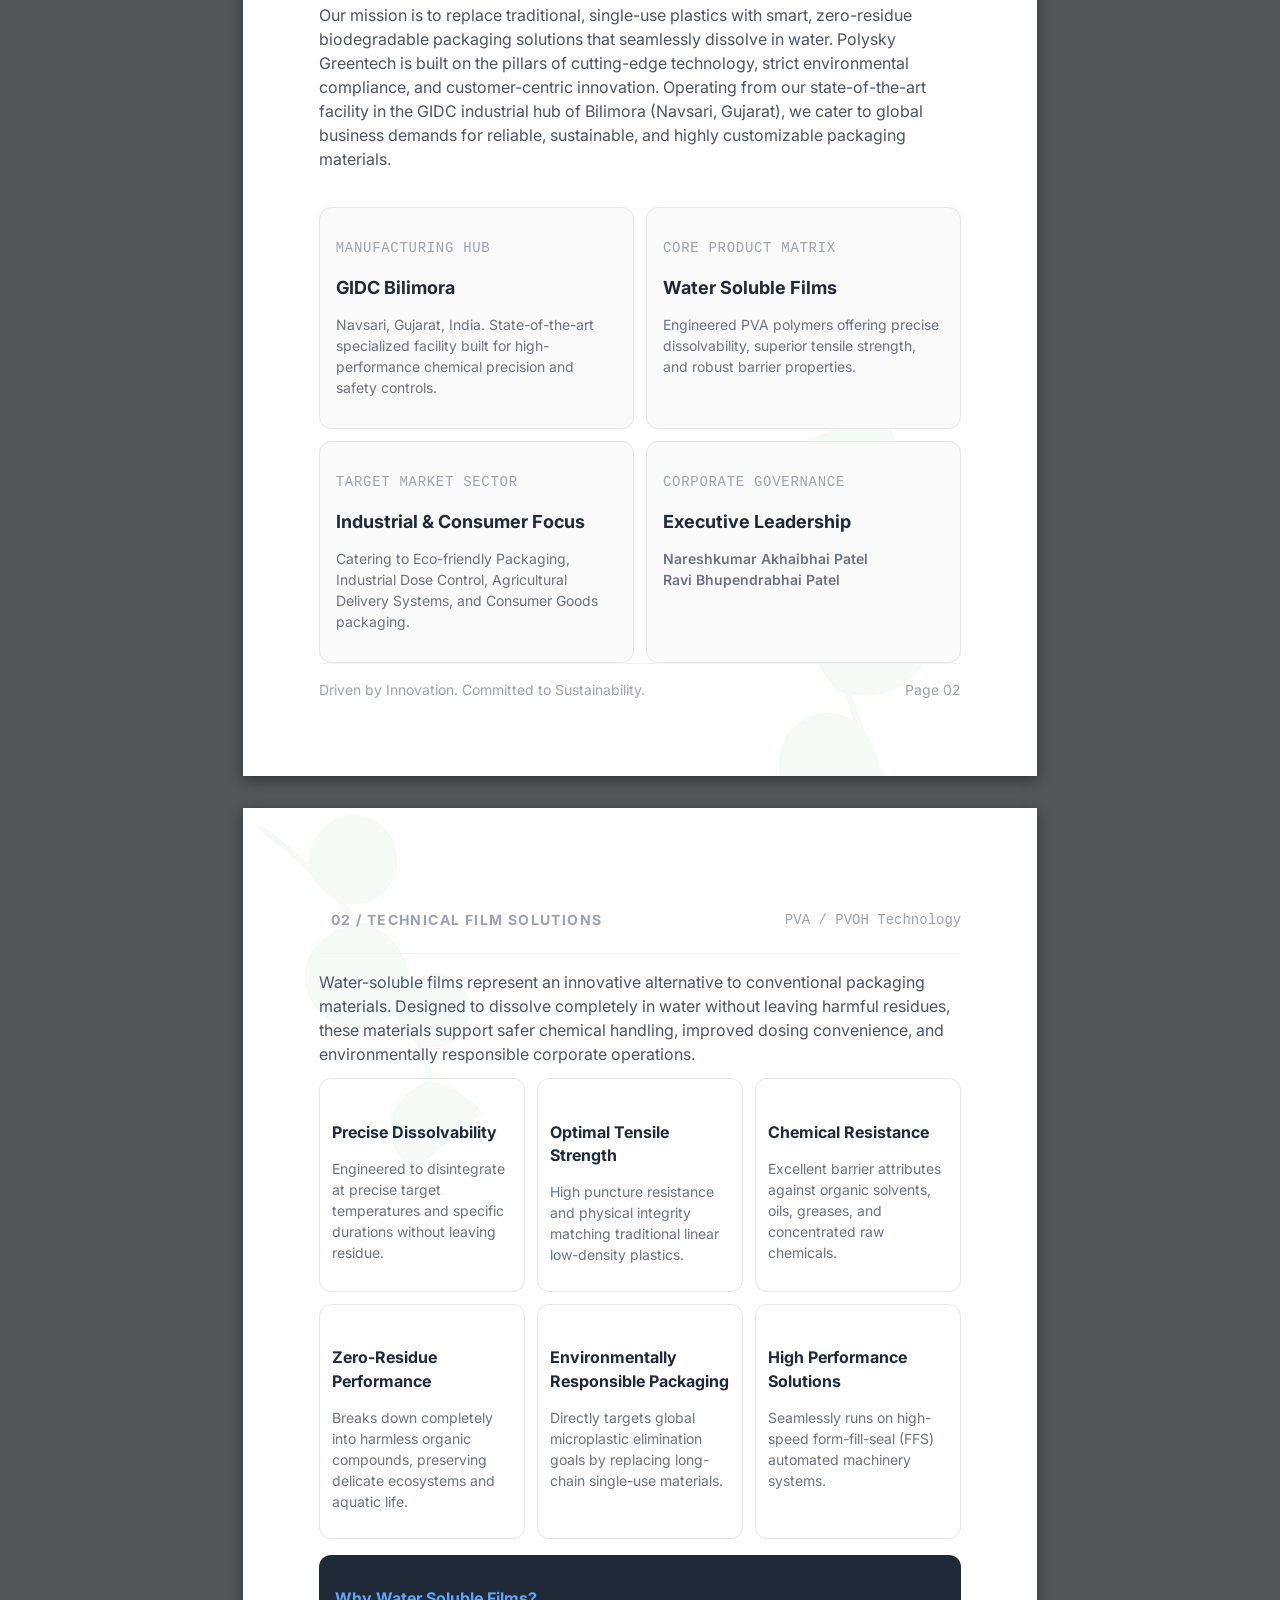
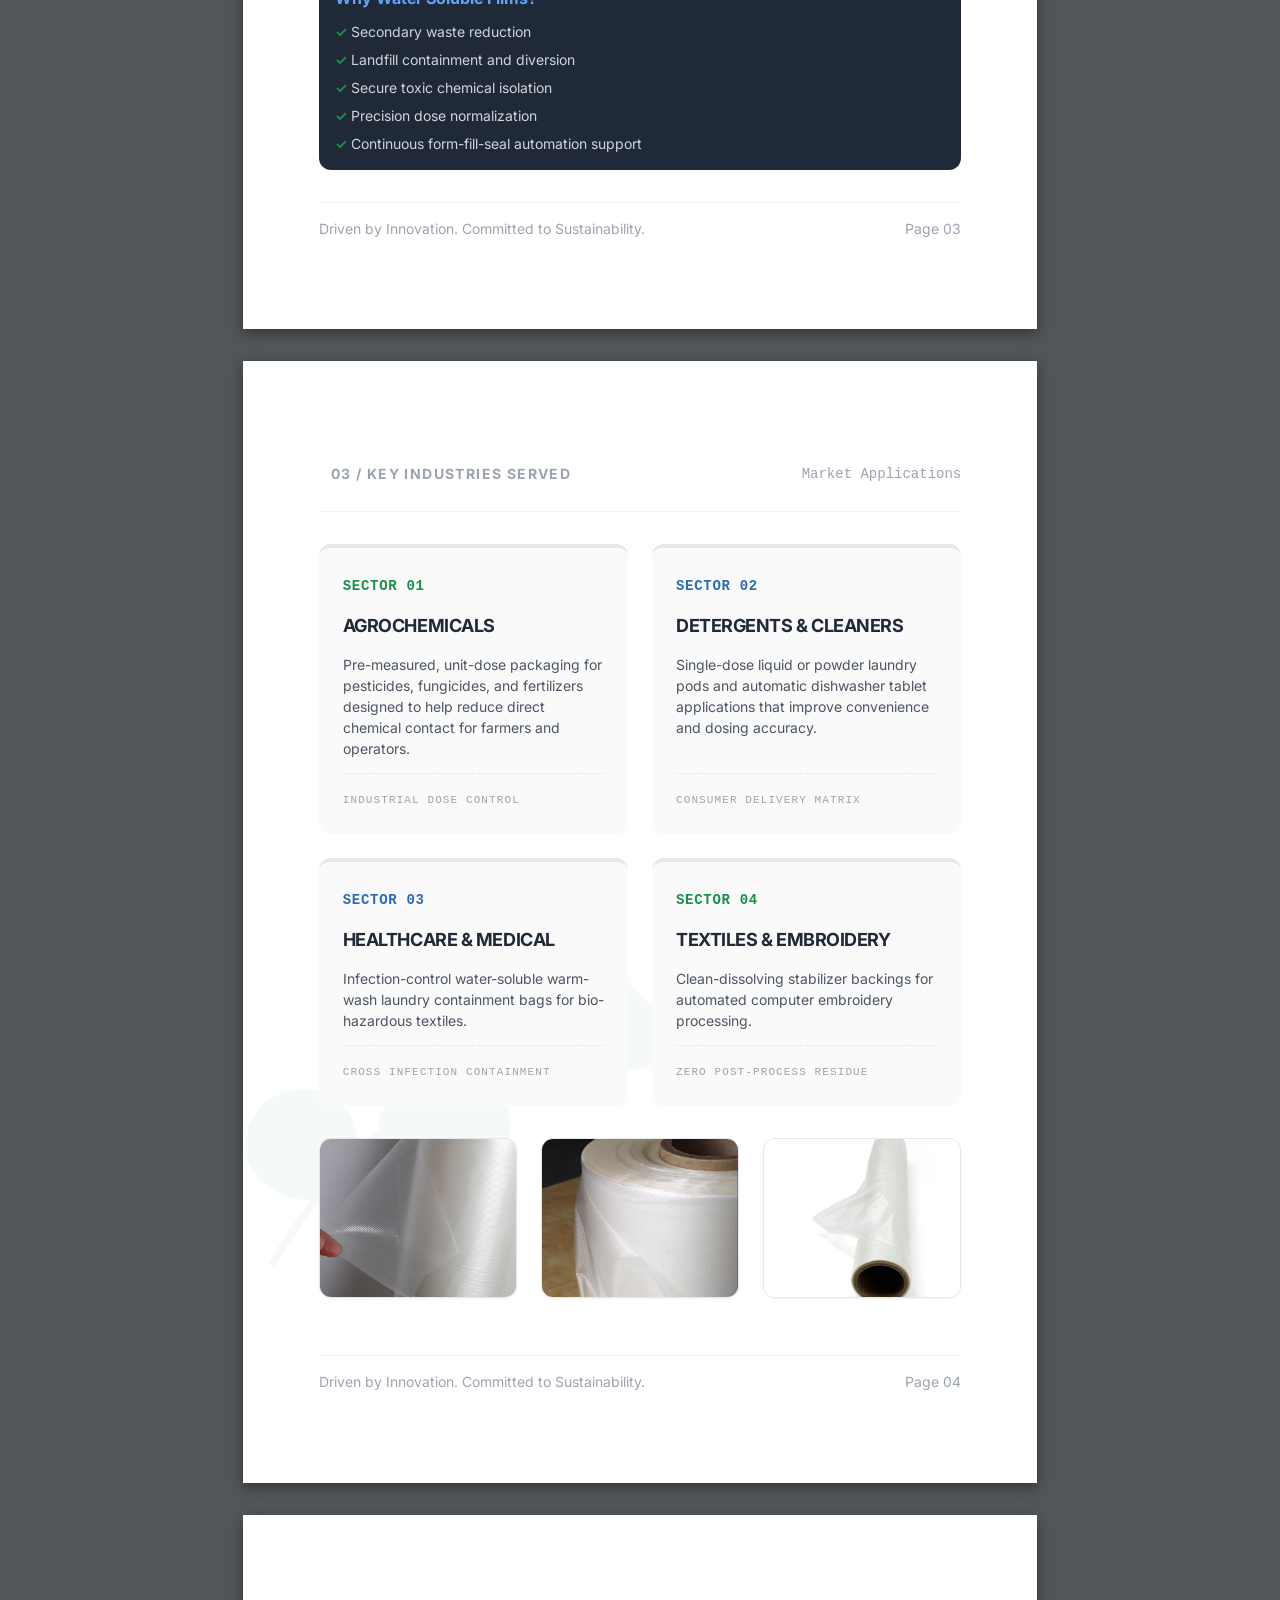
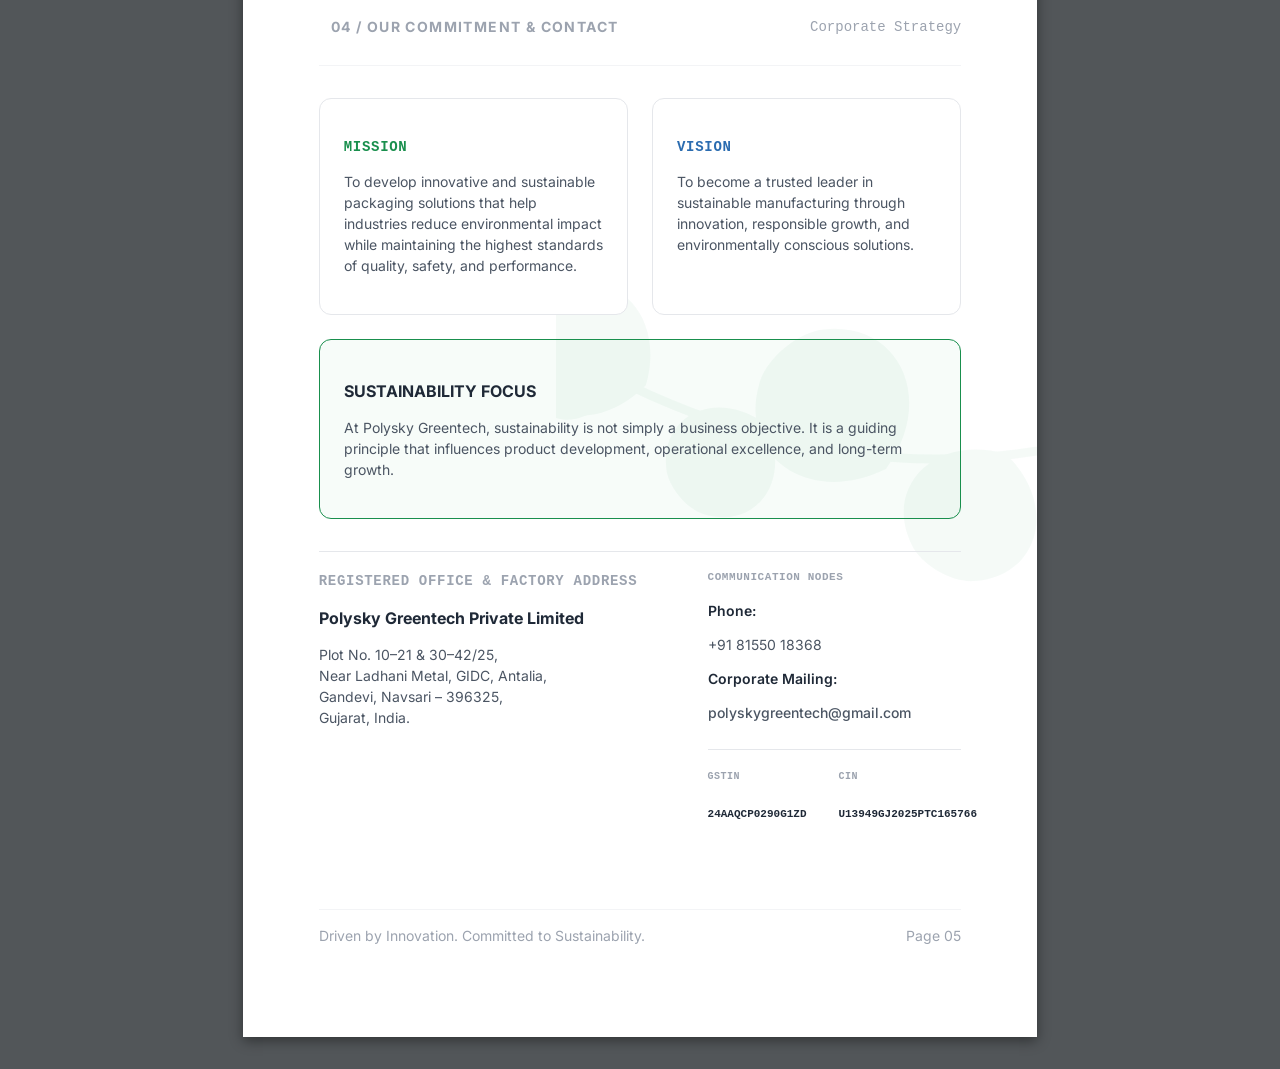
==== commit 09702aaa: "wow: remove doc ref" ====
--- a/wow.html
+++ b/wow.html
@@ -325,12 +325,8 @@
             </div>
         </div>
 
-        <div class="px-20 pb-20 flex justify-between items-end" style="position: relative; z-index: 10;">
-            <div>
-                <p class="text-xs font-mono tracking-wider text-gray-400 uppercase">Document Ref</p>
-                <p class="text-sm font-semibold text-brand-dark">PPL-BR-2026-V1</p>
-            </div>
-            <div class="text-right">
+        <div class="px-20 pb-20 flex justify-center items-end" style="position: relative; z-index: 10;">
+            <div class="text-center">
                 <p class="text-xs font-mono tracking-wider text-gray-400 uppercase">Manufacturing Hub</p>
                 <p class="text-sm font-semibold text-brand-dark">Bilimora, Gujarat, India</p>
             </div>
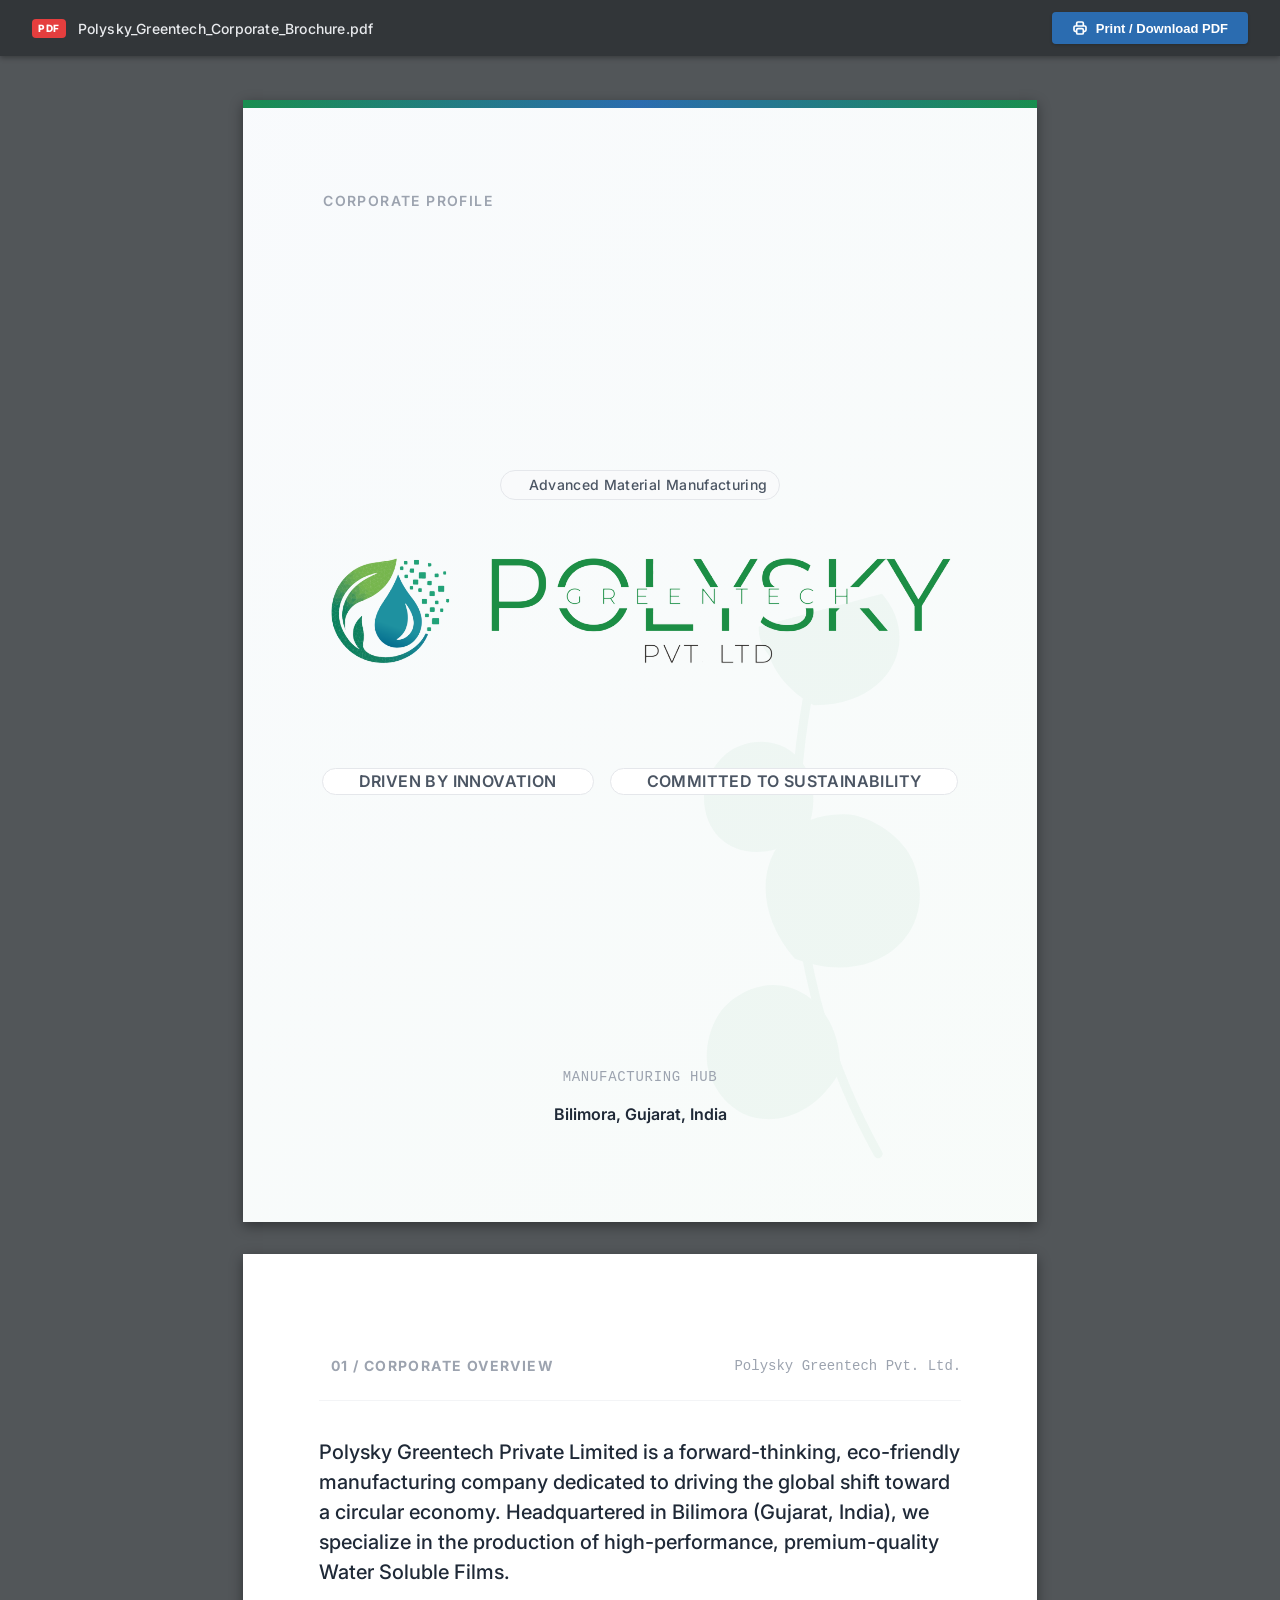
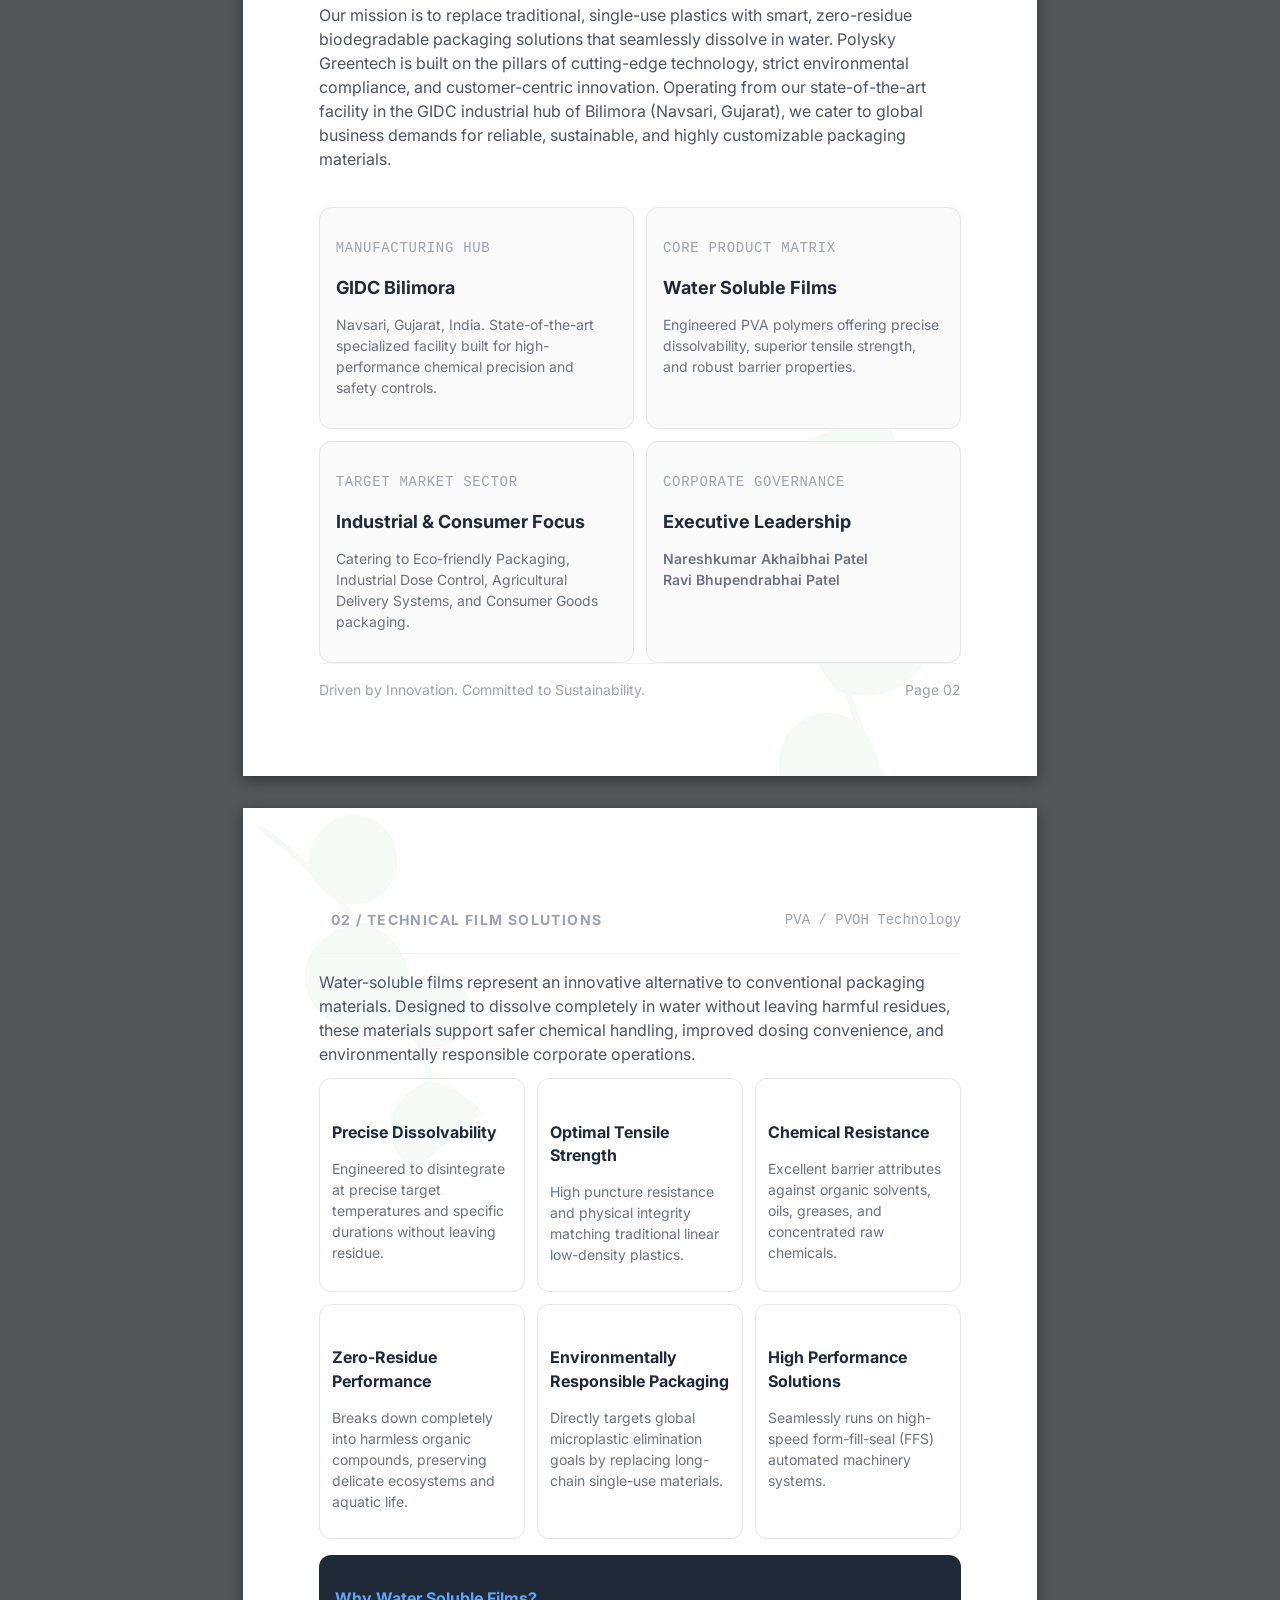
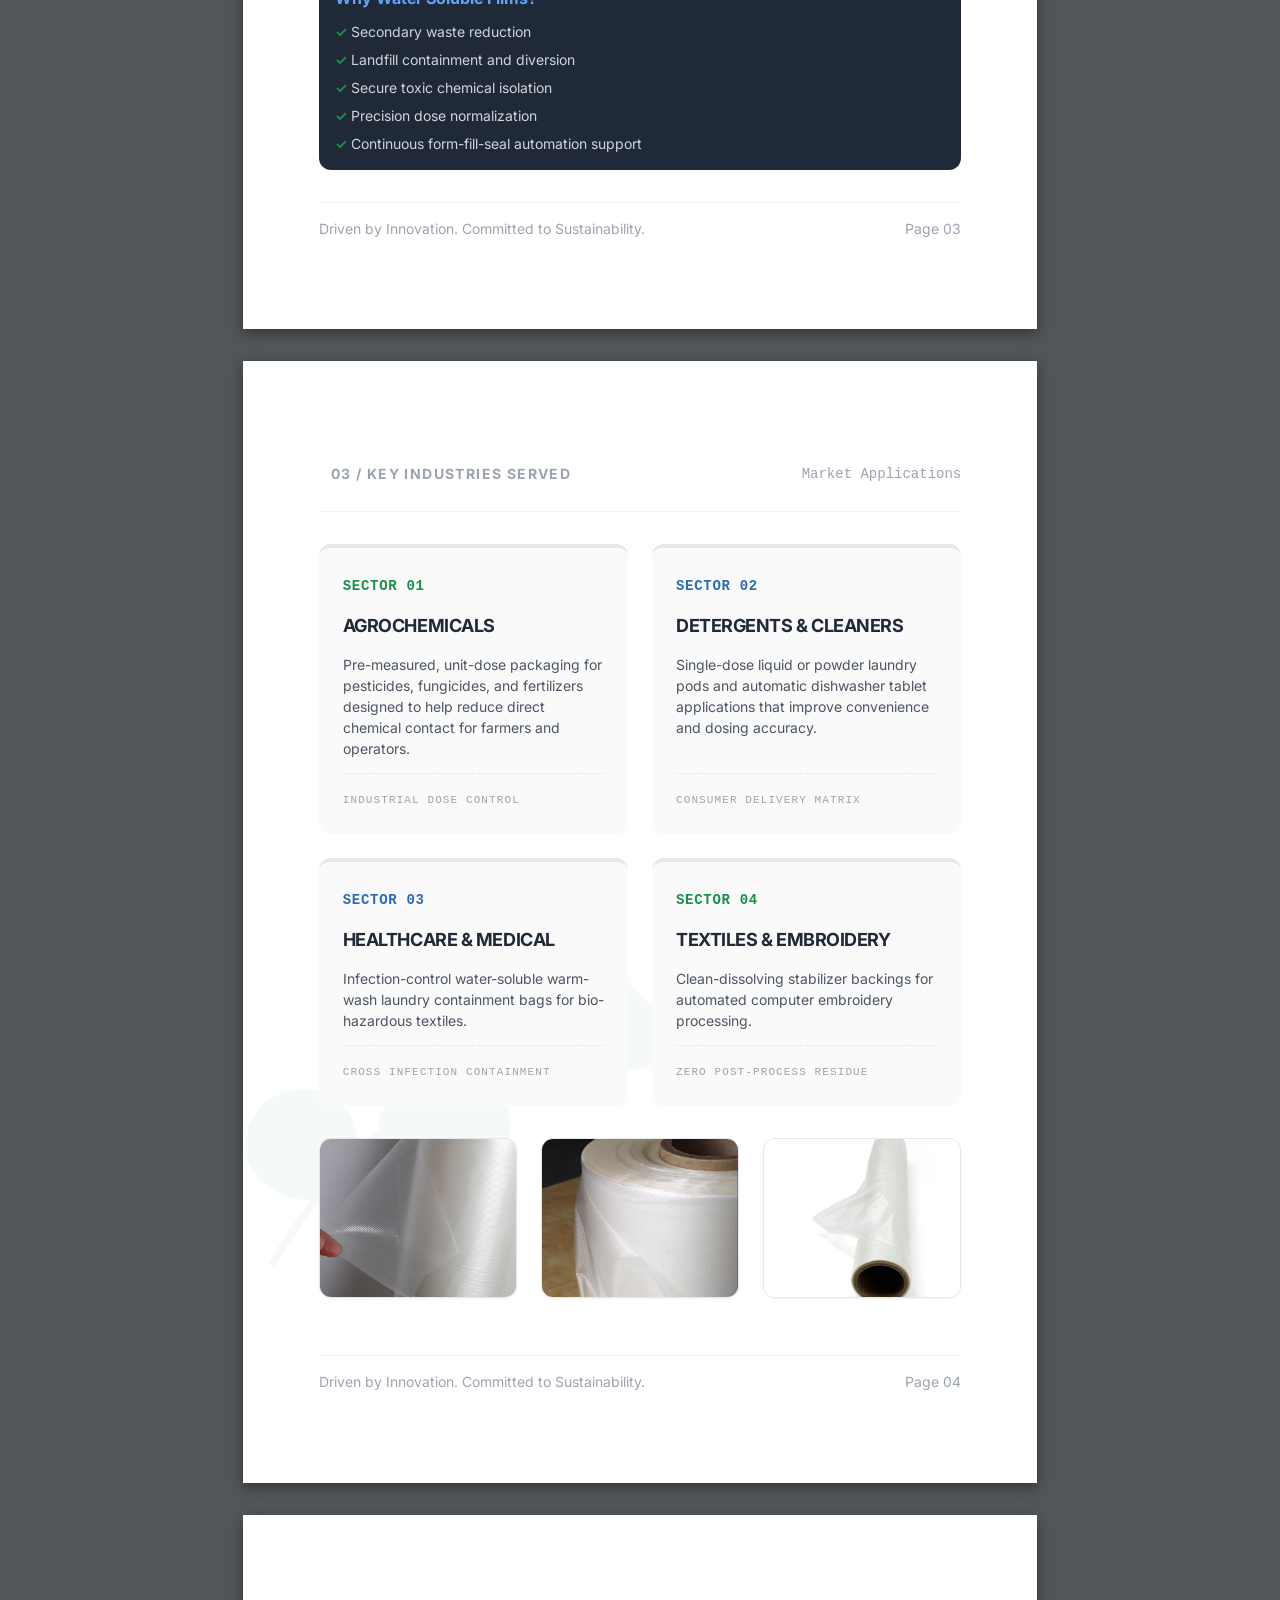
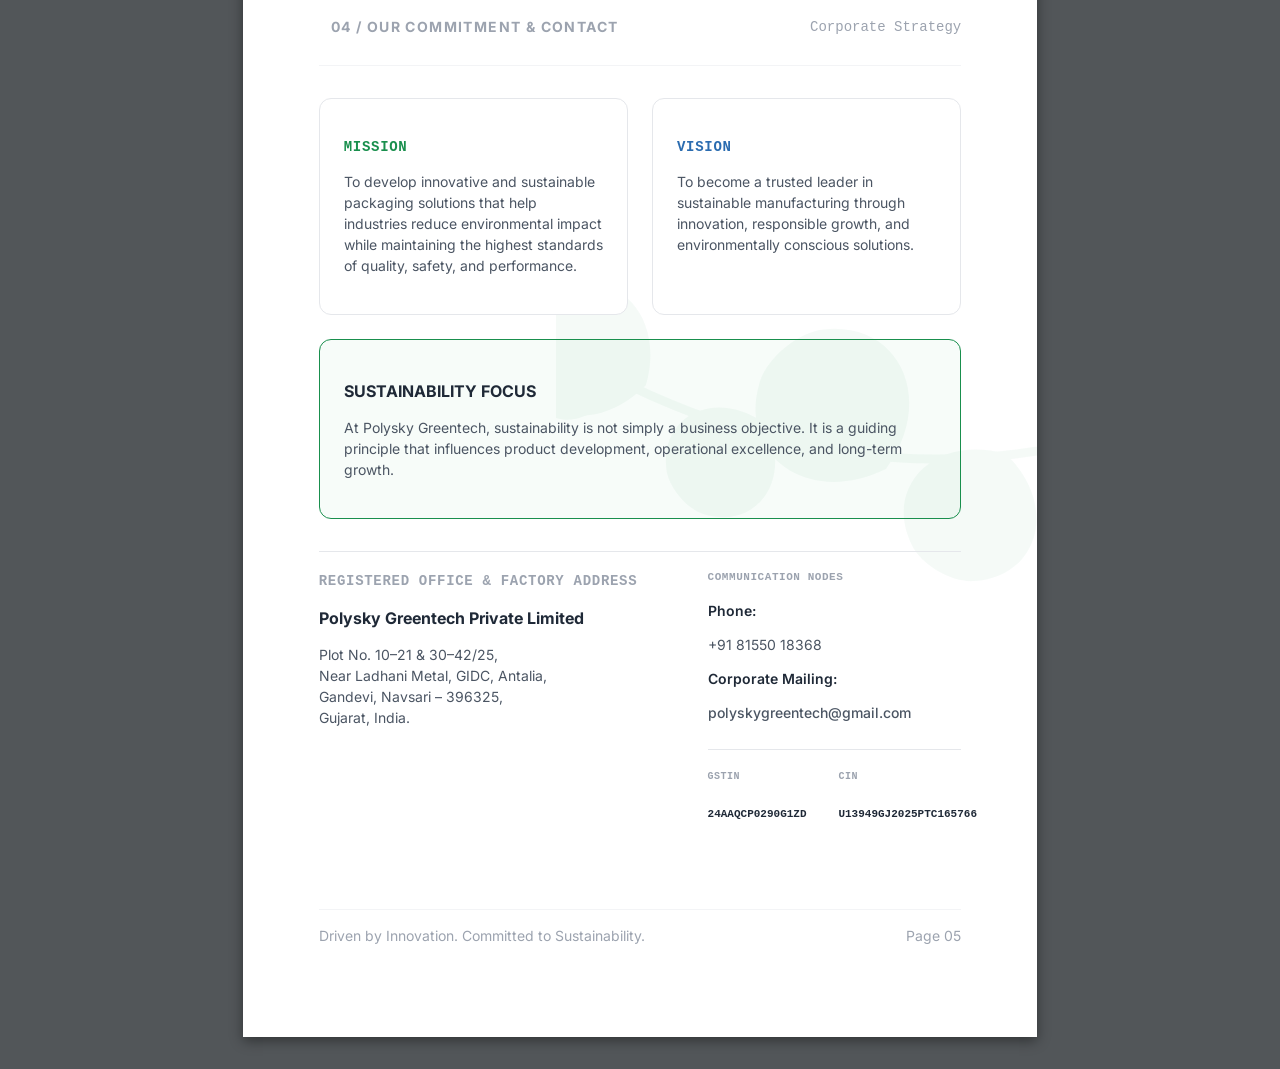
==== commit 18237971: "wow: try fixing logo render issues on iOS" ====
--- a/wow.html
+++ b/wow.html
@@ -309,7 +309,9 @@
                 <span class="text-xs font-medium tracking-wide text-gray-600">Advanced Material Manufacturing</span>
             </div>
             
-            <img src="assets/cropped-logo.svg" alt="Polysky Greentech Logo" style="display: block; width: 100%; max-width: 650px; height: auto; flex-shrink: 0;" class="mb-12">
+            <div class="mb-12 mx-auto" style="width: 100%; max-width: 650px; display: flex; justify-content: center;">
+                <img src="assets/cropped-logo.svg" alt="Polysky Greentech Logo" style="width: 100%; height: auto; object-fit: contain; flex-shrink: 0; -webkit-clip-path: inset(1px); clip-path: inset(1px);">
+            </div>
             
             <div class="w-20 h-1 bg-brand-green mb-12 mx-auto"></div>
             
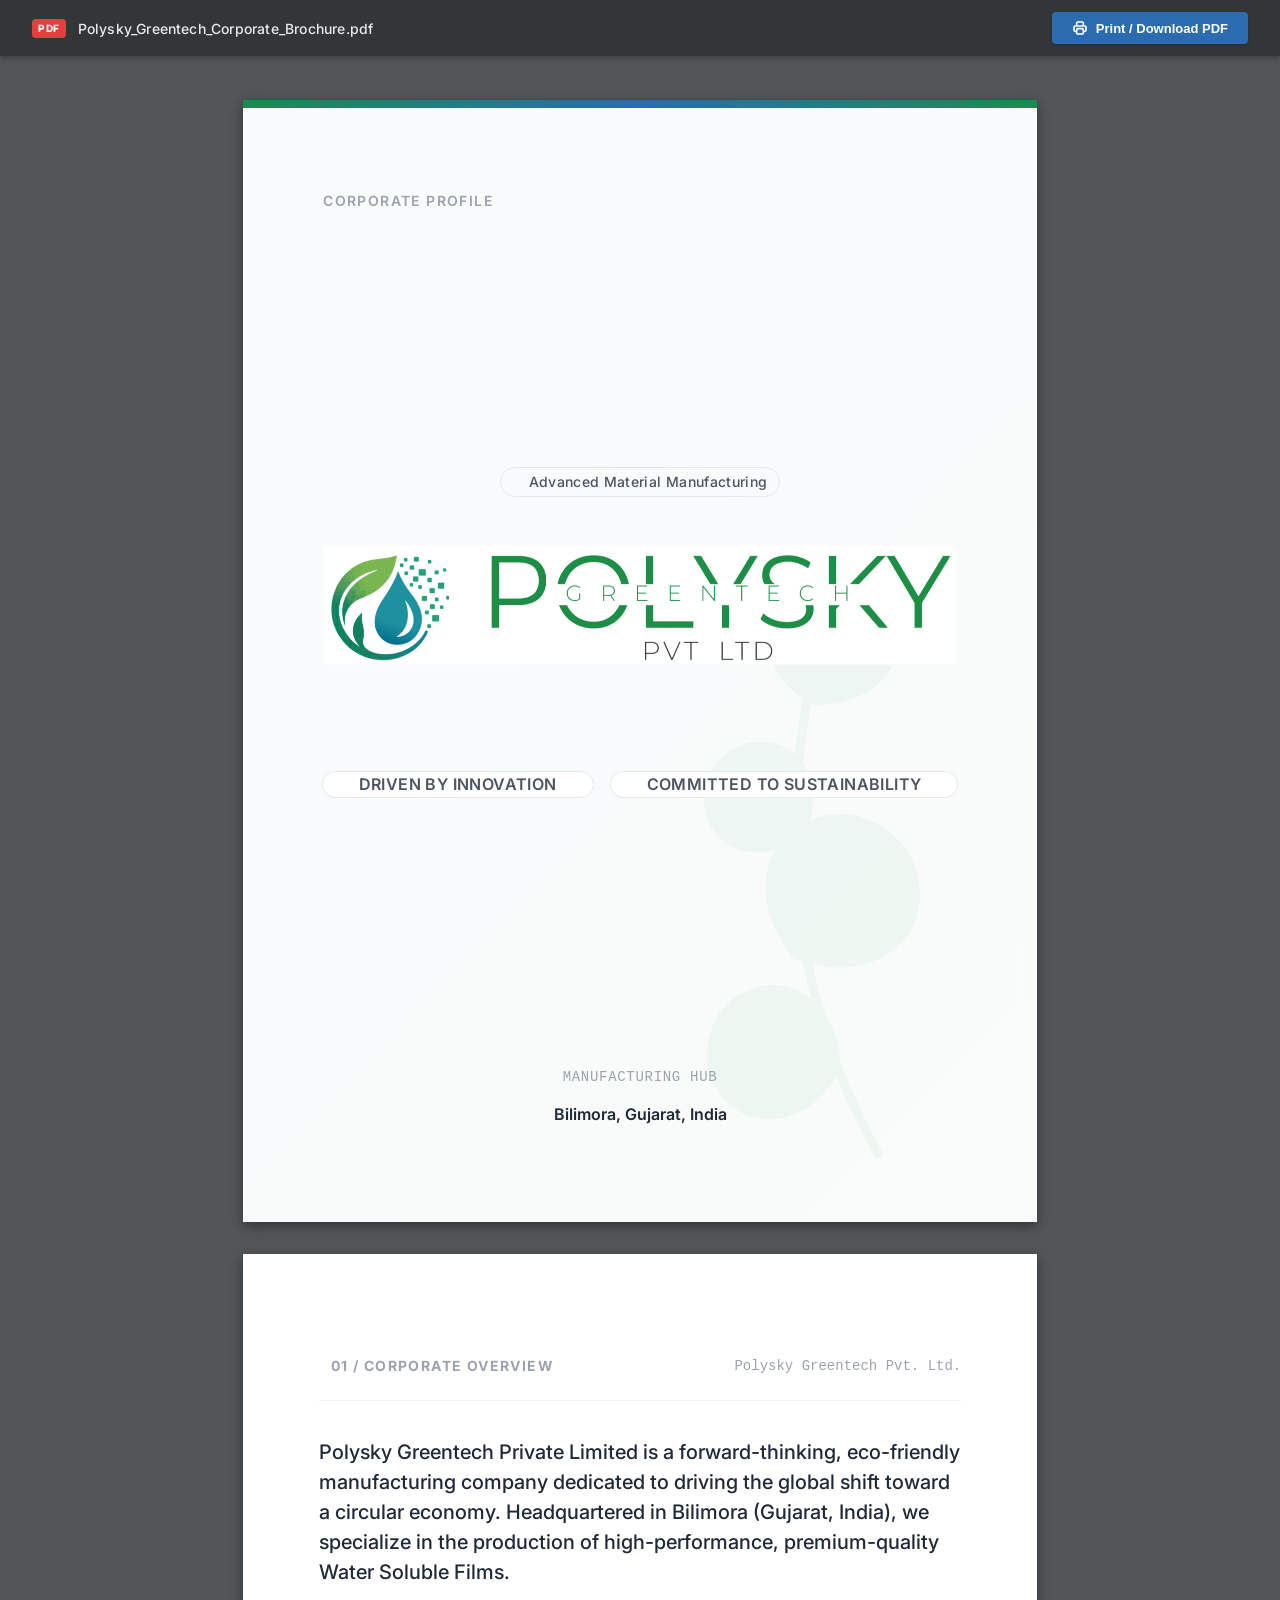
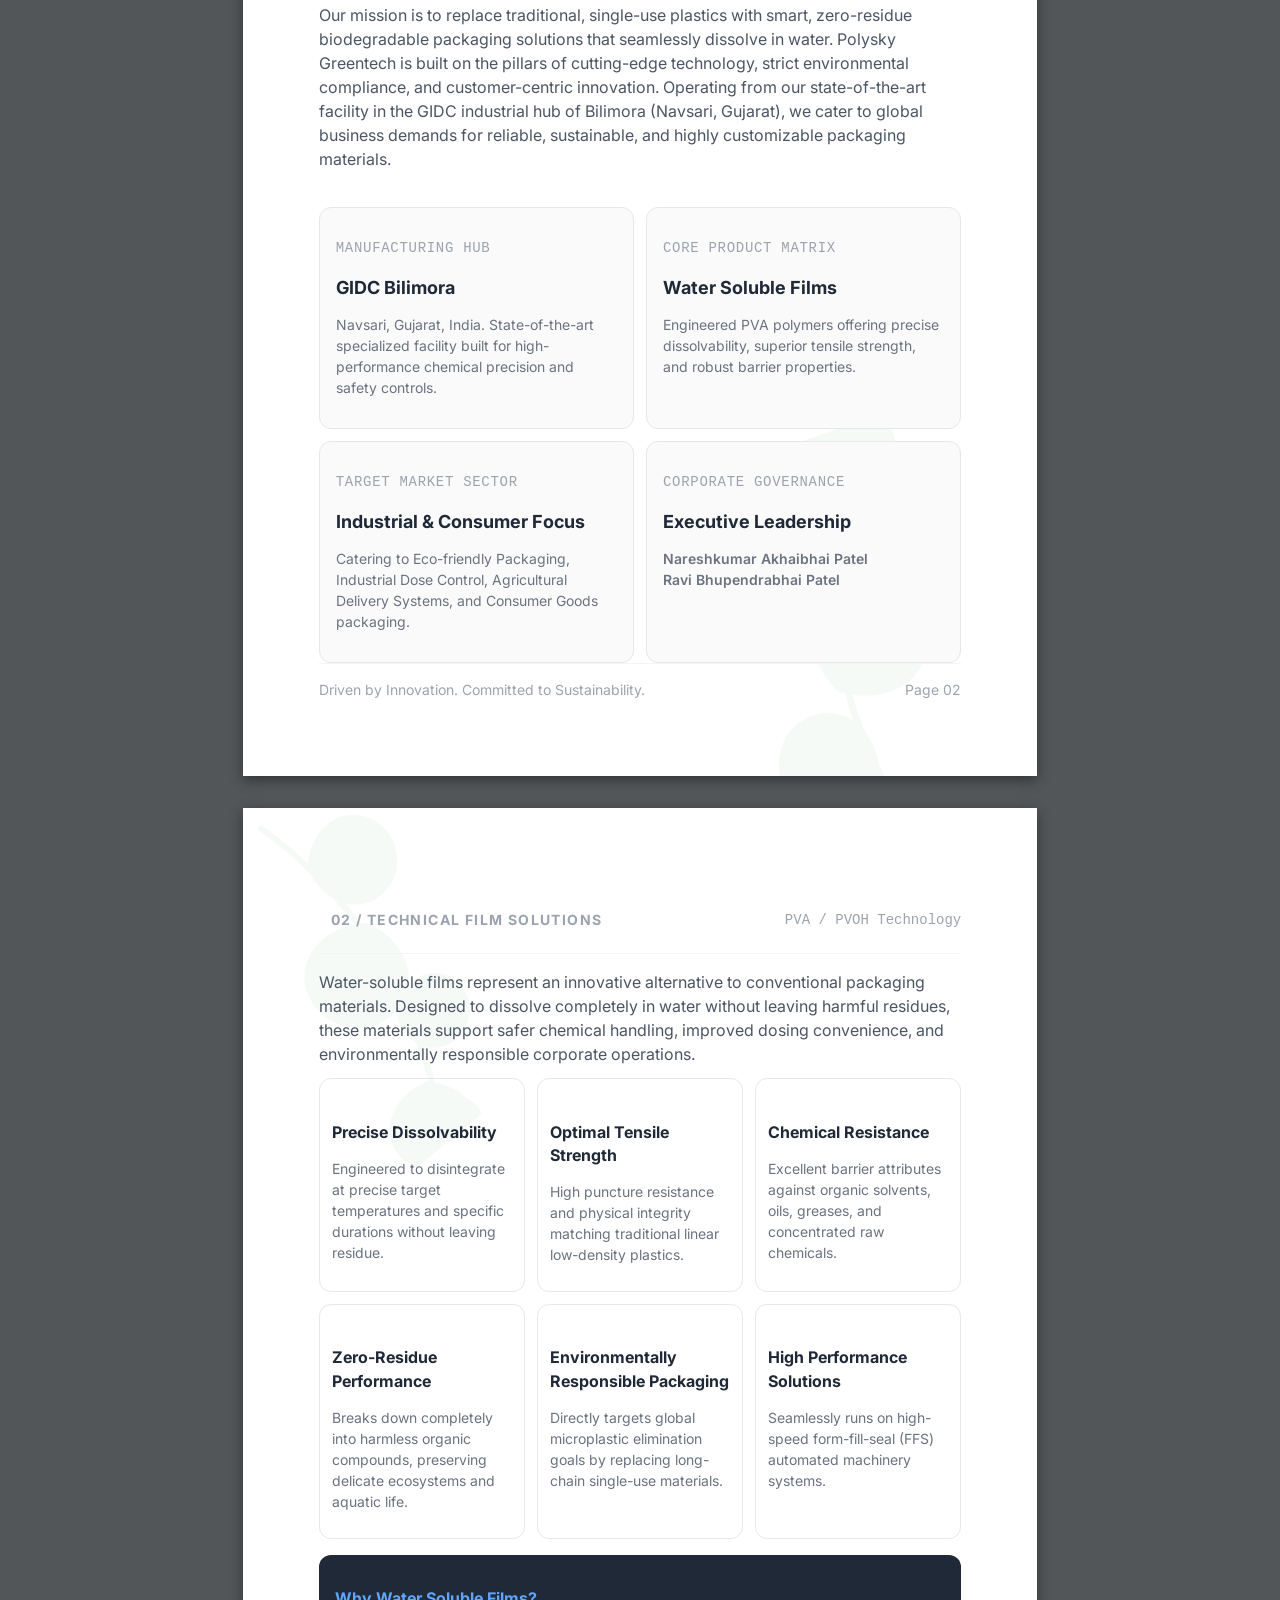
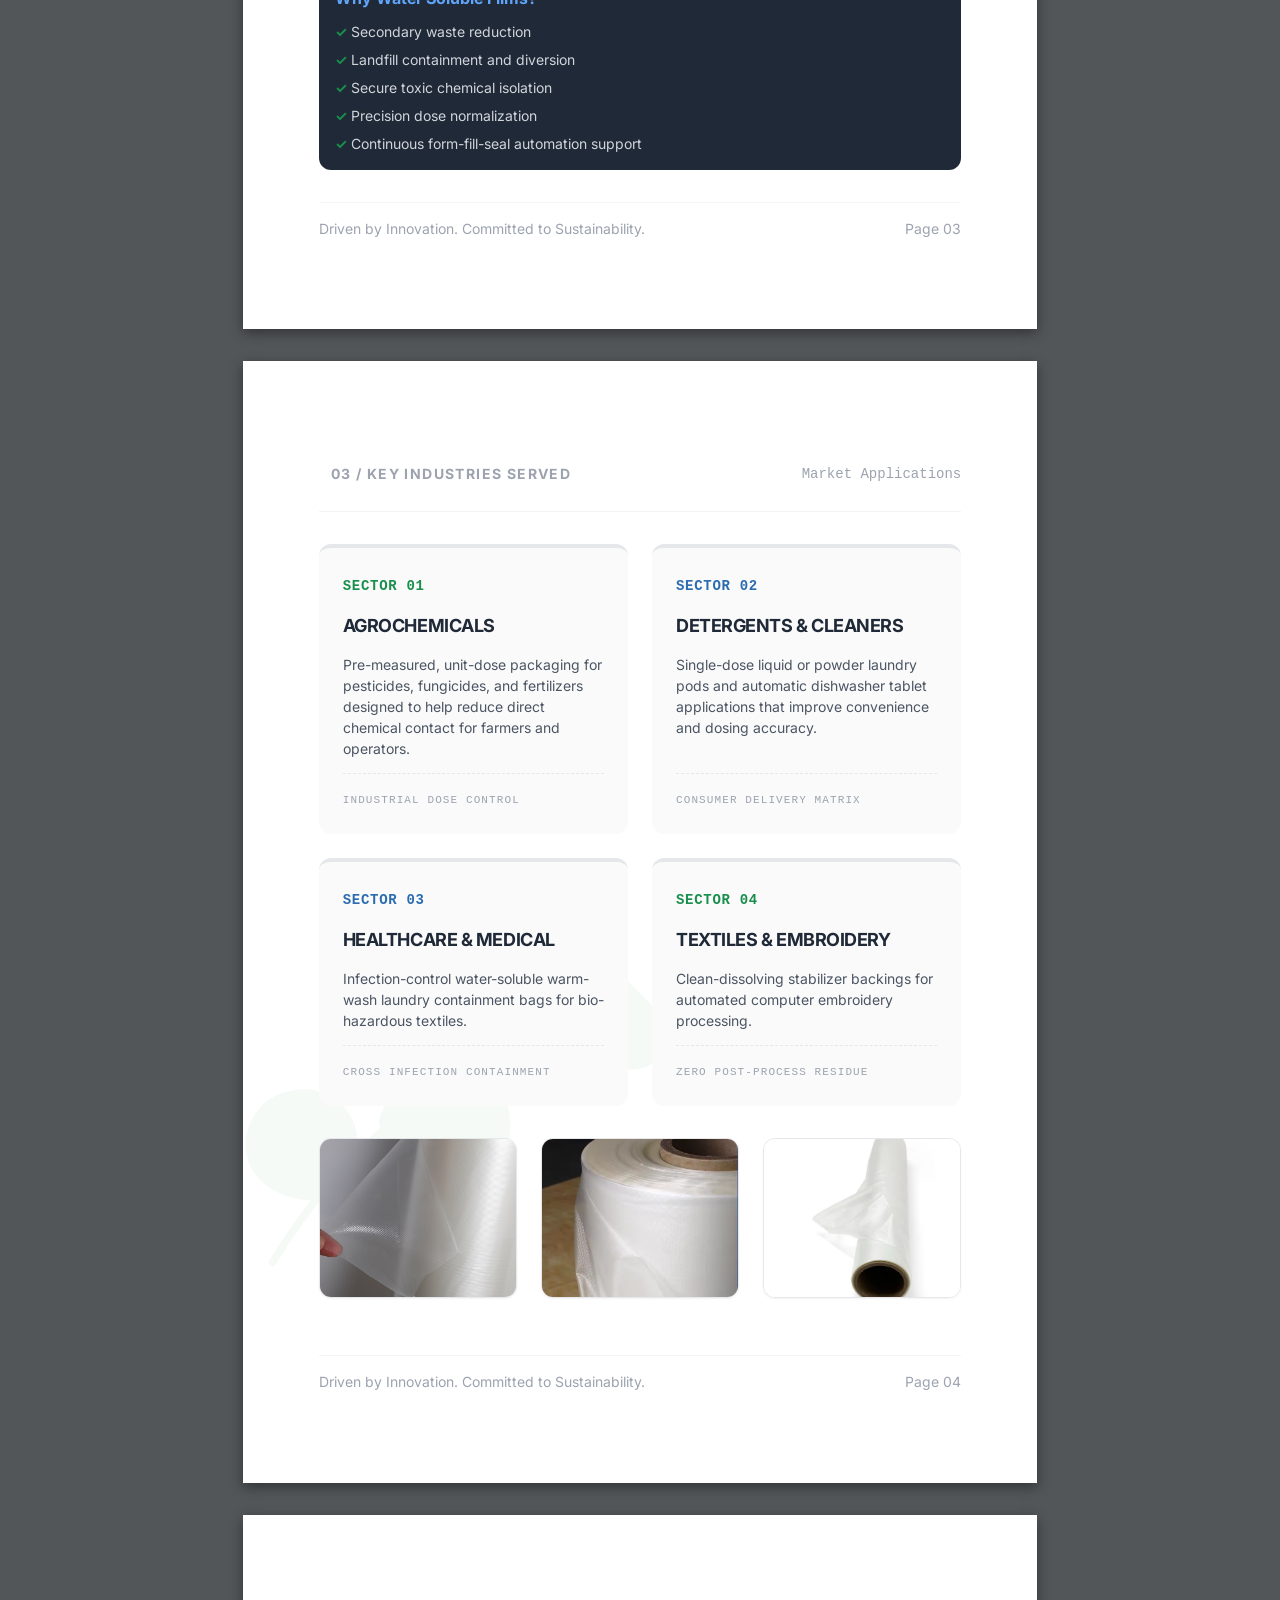
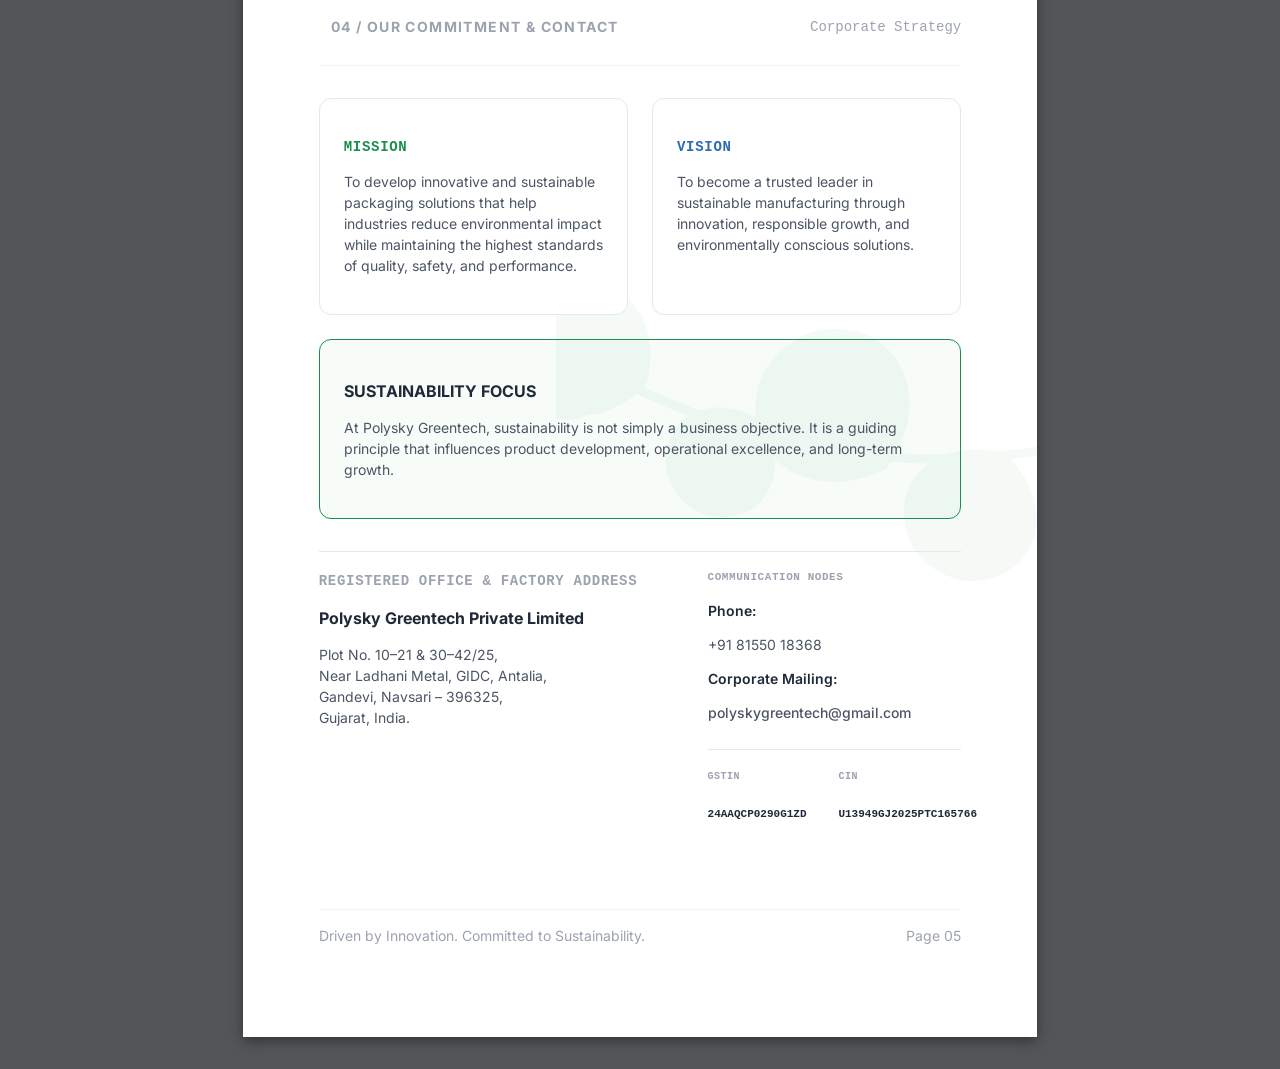
==== commit da506bca: "wow: use jpg for logo -Fixes logo not visible on iOS (temp)" ====
--- a/wow.html
+++ b/wow.html
@@ -309,8 +309,8 @@
                 <span class="text-xs font-medium tracking-wide text-gray-600">Advanced Material Manufacturing</span>
             </div>
             
-            <div class="mb-12 mx-auto" style="width: 100%; max-width: 650px; display: flex; justify-content: center;">
-                <img src="assets/cropped-logo.svg" alt="Polysky Greentech Logo" style="width: 100%; height: auto; object-fit: contain; flex-shrink: 0; -webkit-clip-path: inset(1px); clip-path: inset(1px);">
+            <div class="mb-12 mx-auto" style="width: 100%; max-width: 650px; text-align: center;">
+                <img src="assets/cropped-logo.jpg" alt="Polysky Greentech Logo" style="width: 100%; max-width: 100%; height: auto; display: inline-block; -webkit-clip-path: inset(1px); clip-path: inset(1px);">
             </div>
             
             <div class="w-20 h-1 bg-brand-green mb-12 mx-auto"></div>
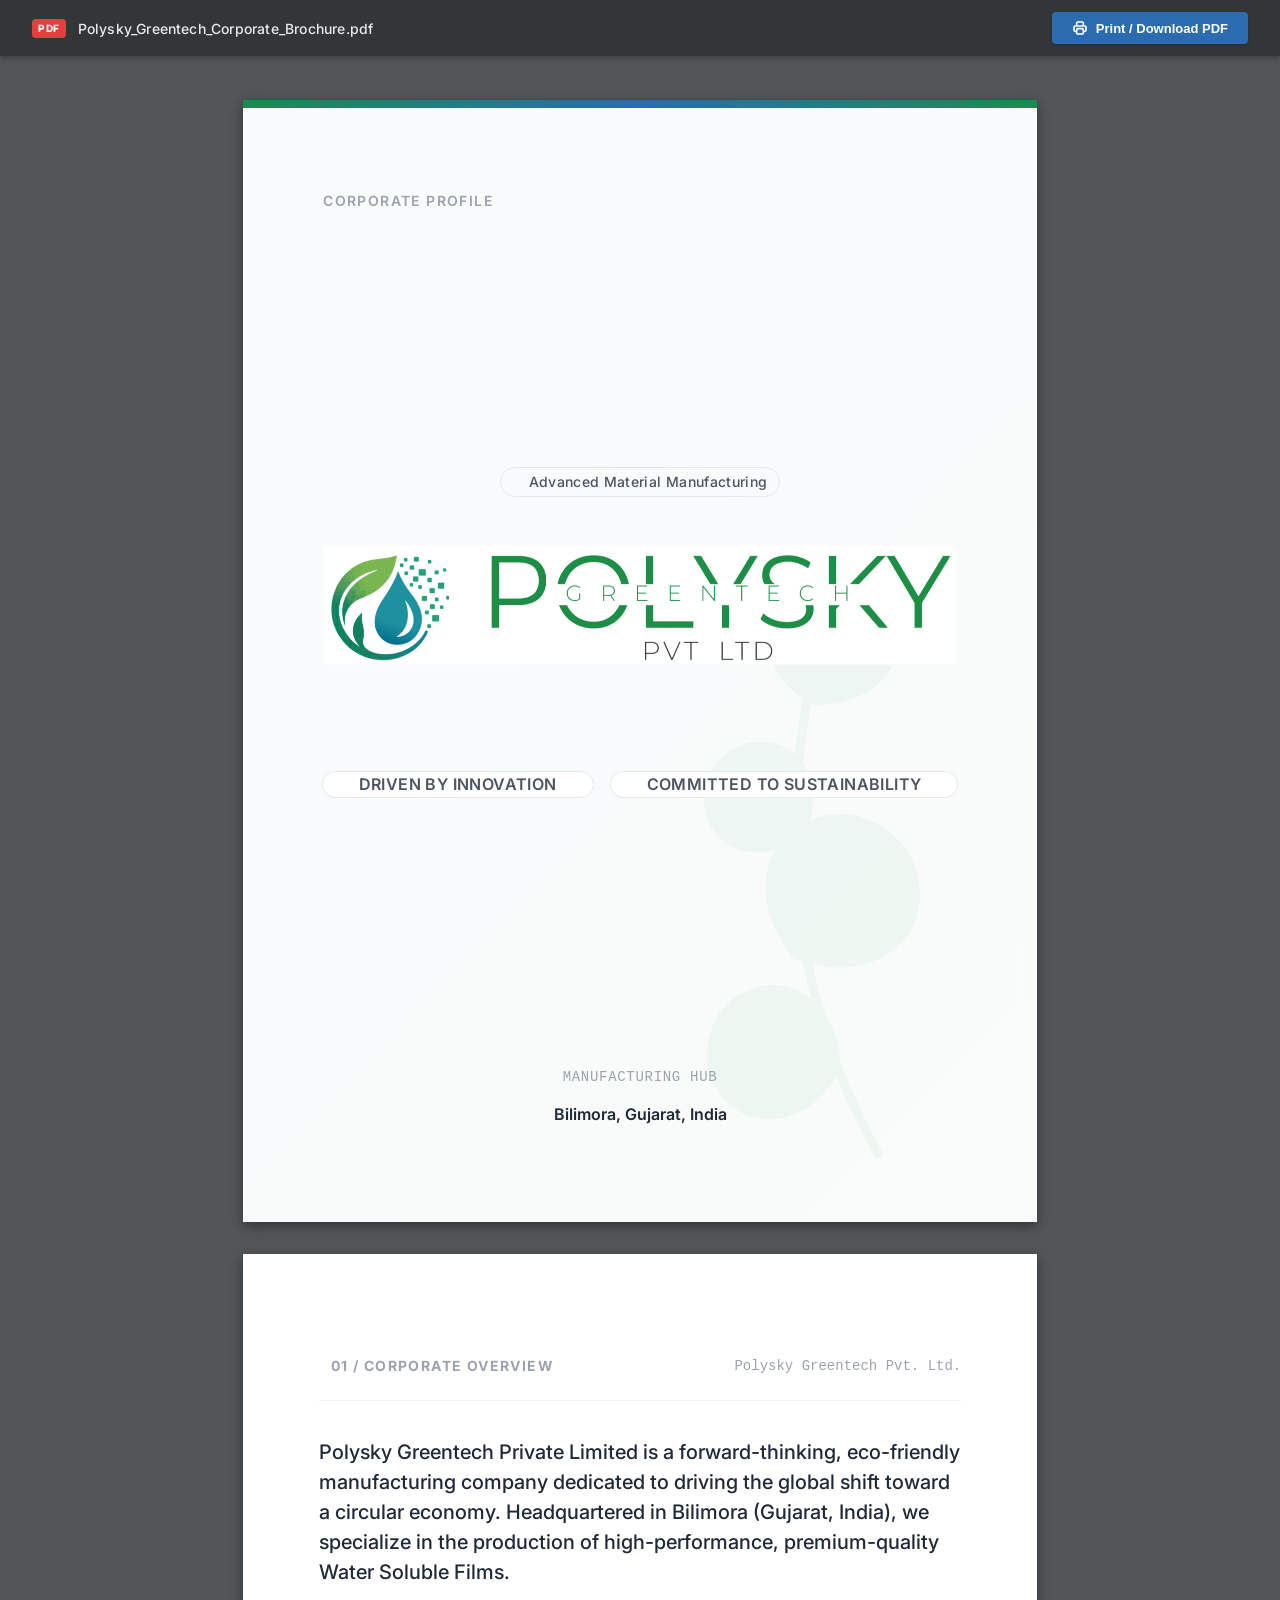
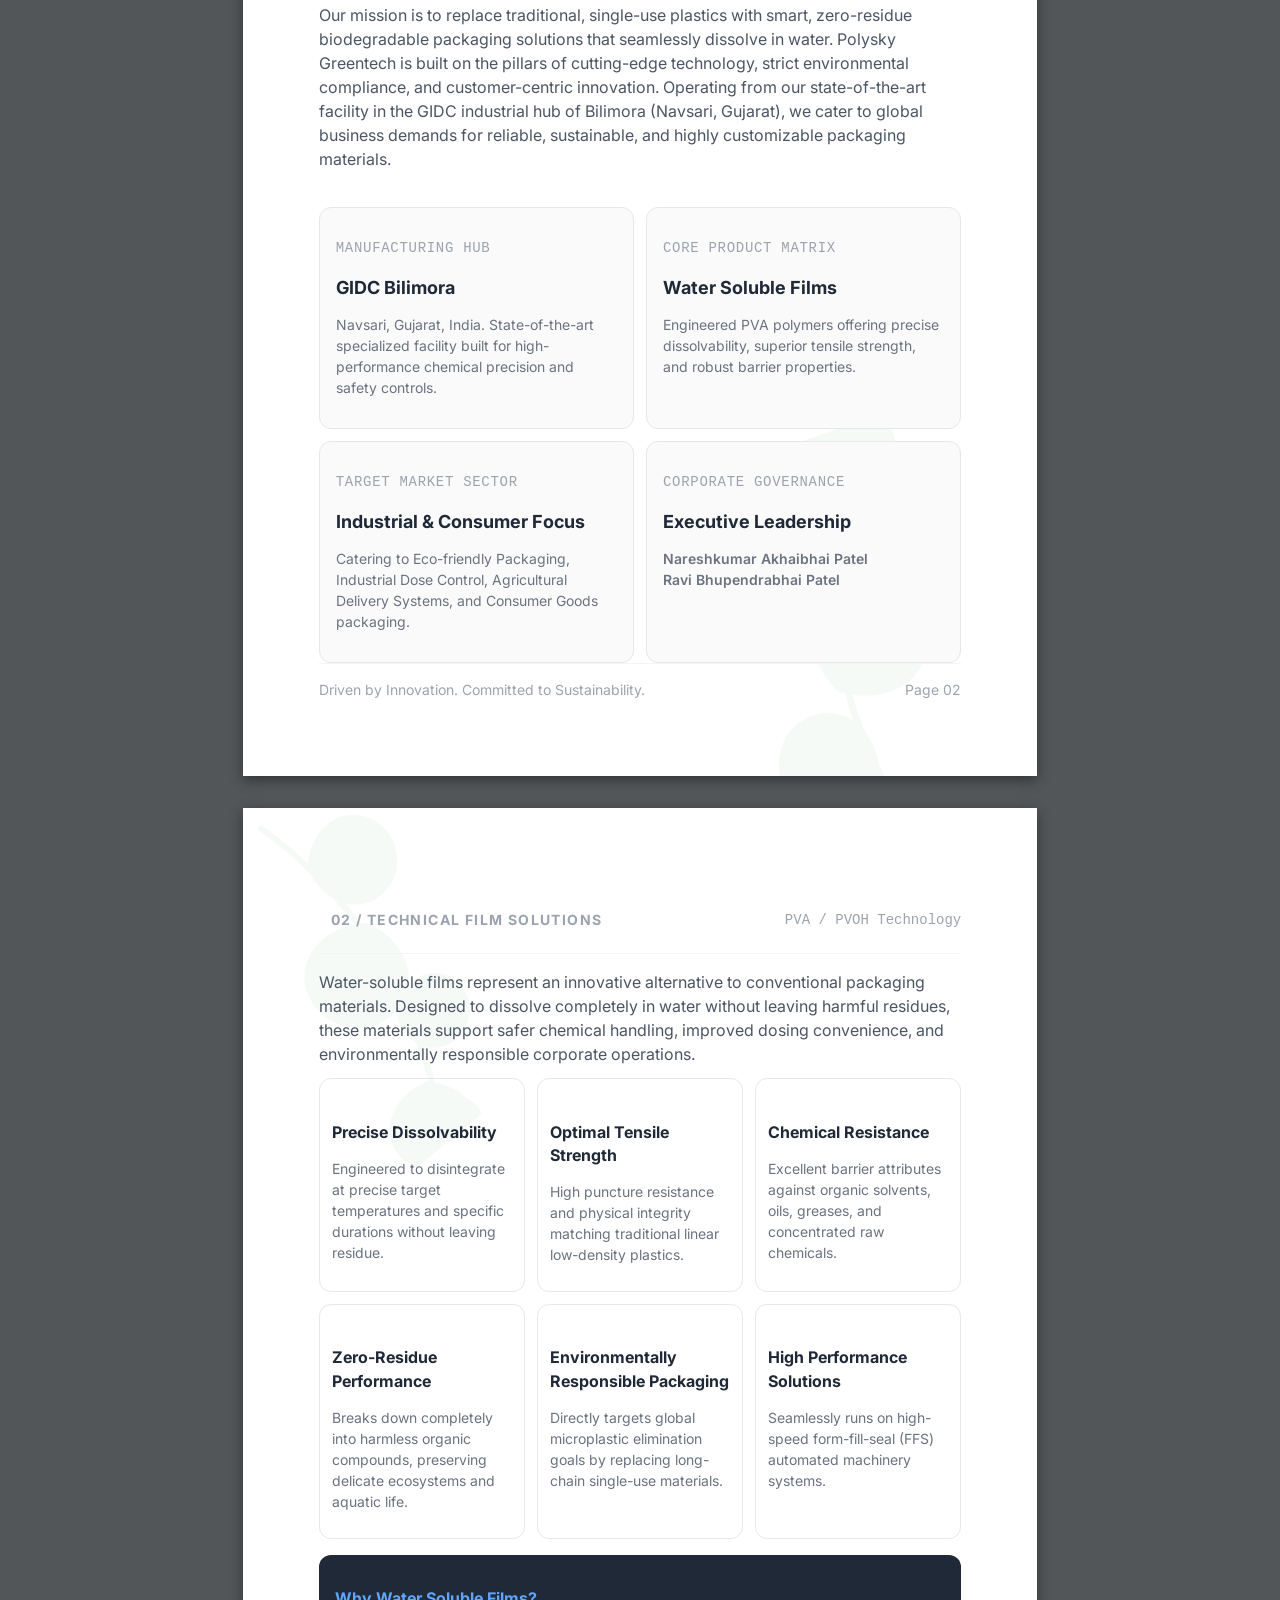
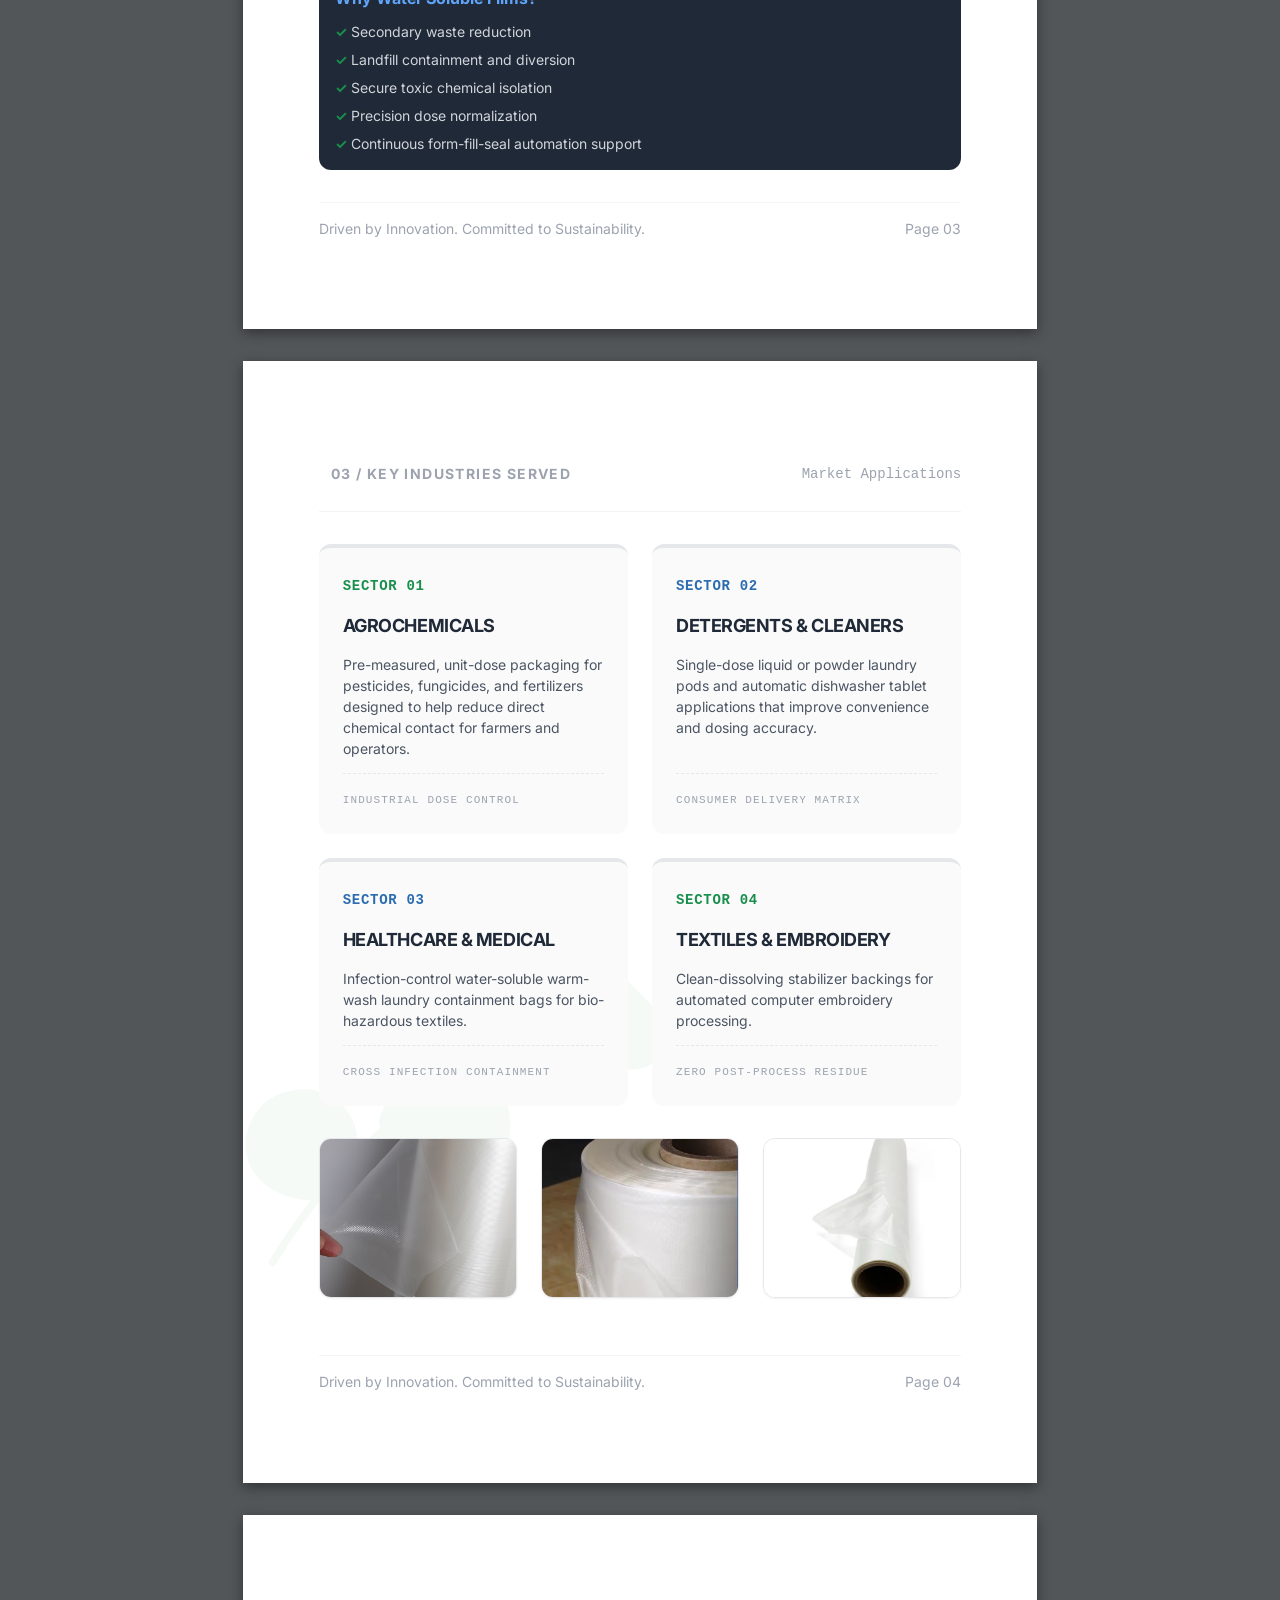
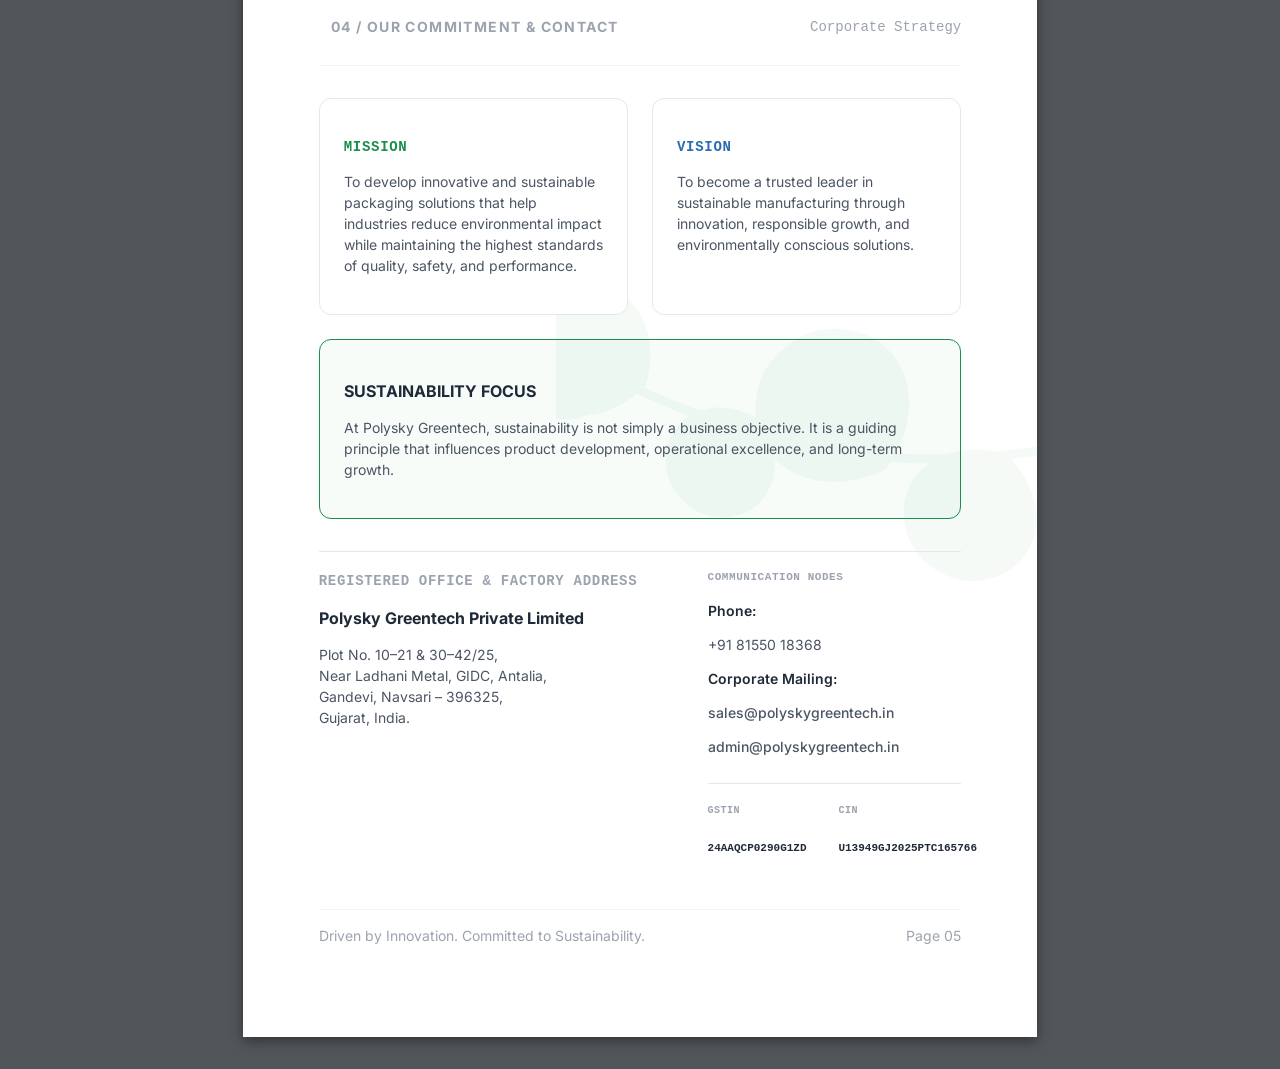
==== commit 85988efd: "wow: update mail addresses" ====
--- a/wow.html
+++ b/wow.html
@@ -618,7 +618,8 @@
                         <p class="text-xs text-gray-600">+91 81550 18368</p>
                         
                         <p class="text-xs font-semibold text-brand-dark mt-1">Corporate Mailing:</p>
-                        <p class="text-xs text-gray-600 font-medium">polyskygreentech@gmail.com</p>
+                        <p class="text-xs text-gray-600 font-medium">sales@polyskygreentech.in</p>
+                        <p class="text-xs text-gray-600 font-medium">admin@polyskygreentech.in</p>
                     </div>
 
                     <div class="pt-2 border-t border-gray-200 grid grid-cols-2 gap-2">
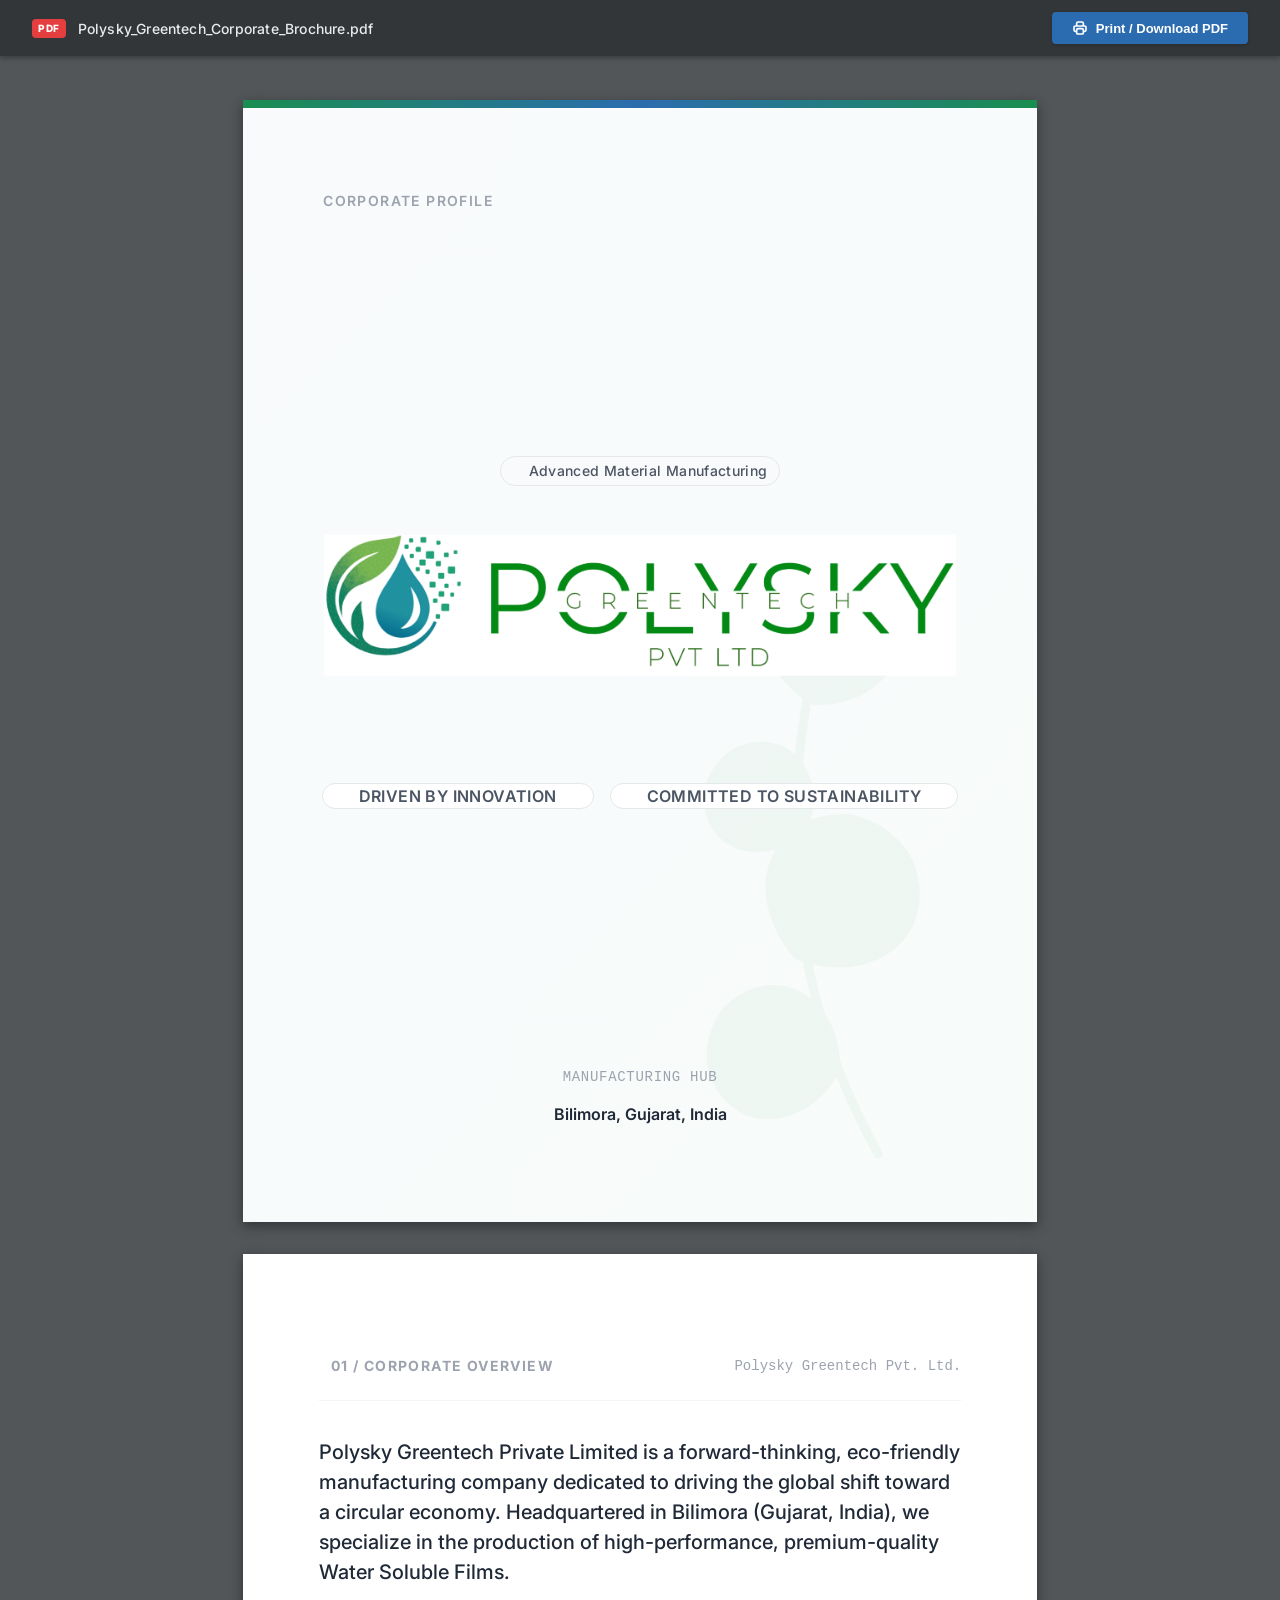
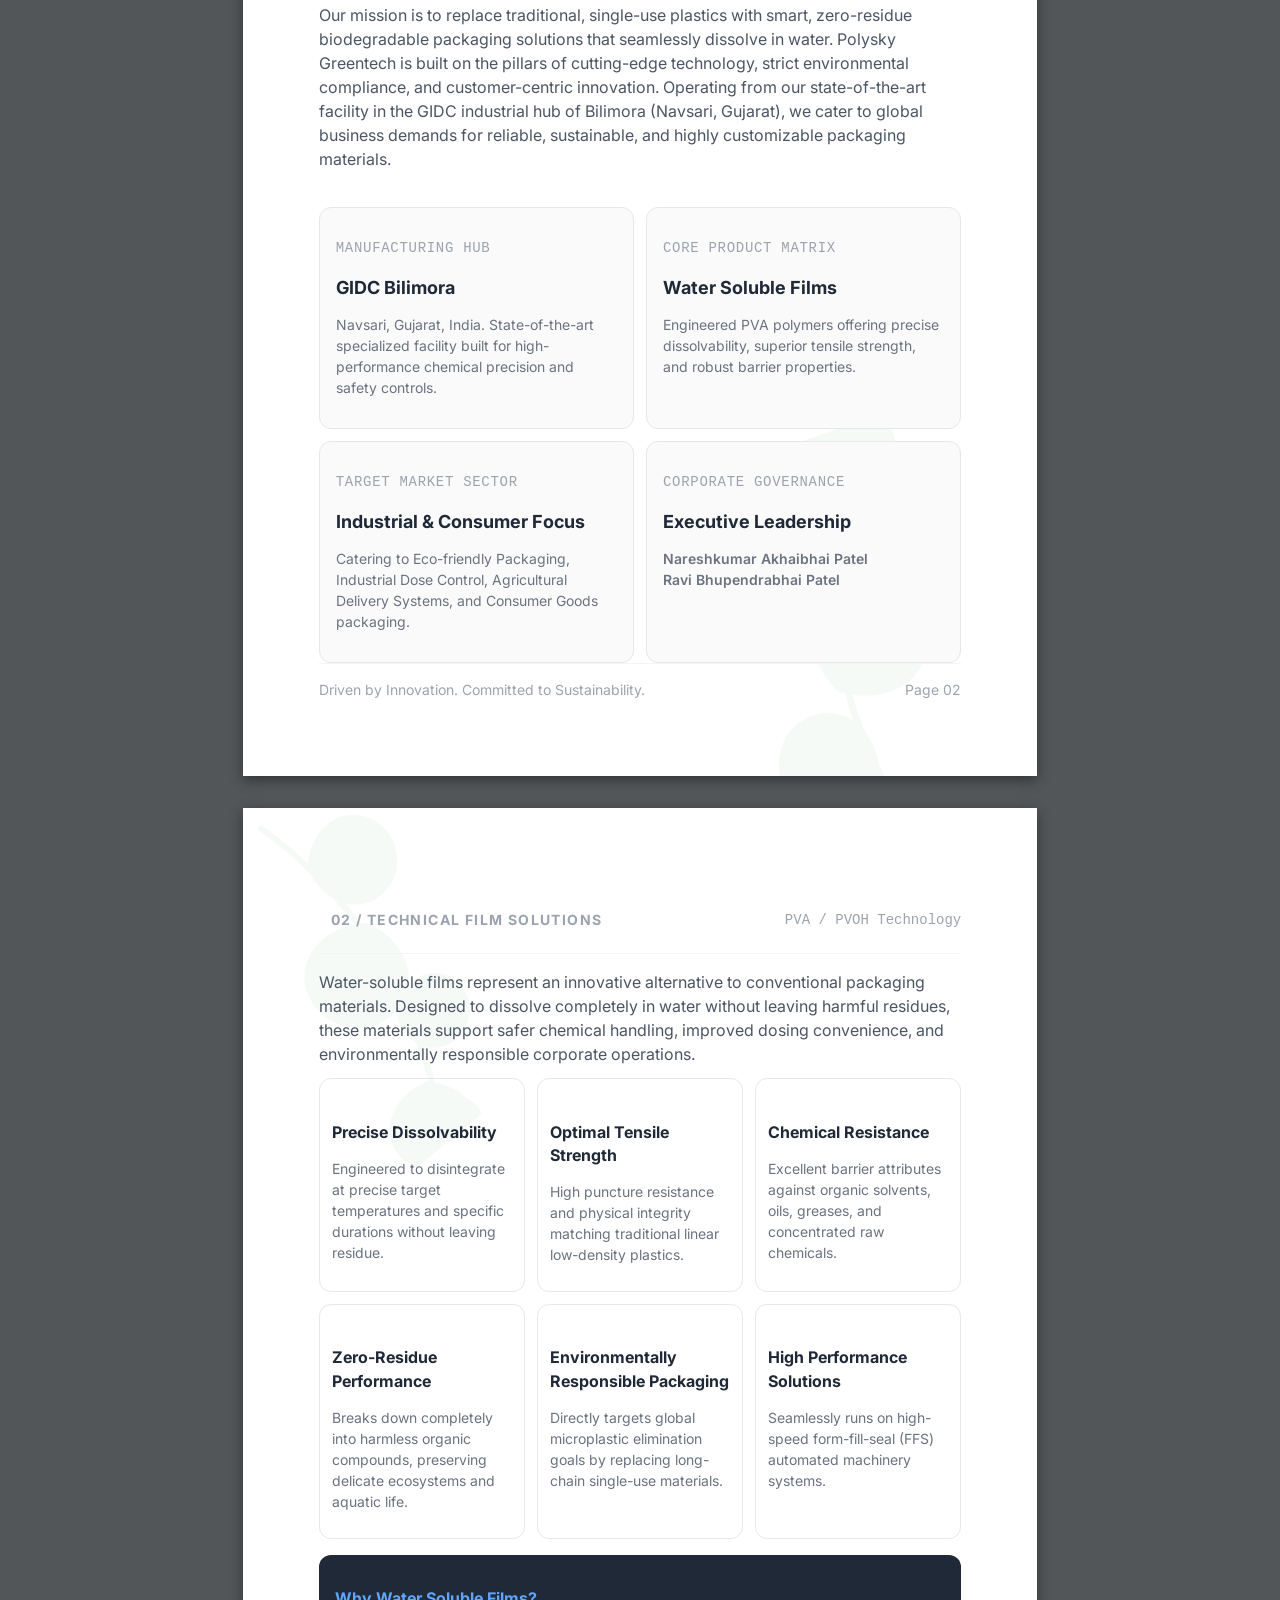
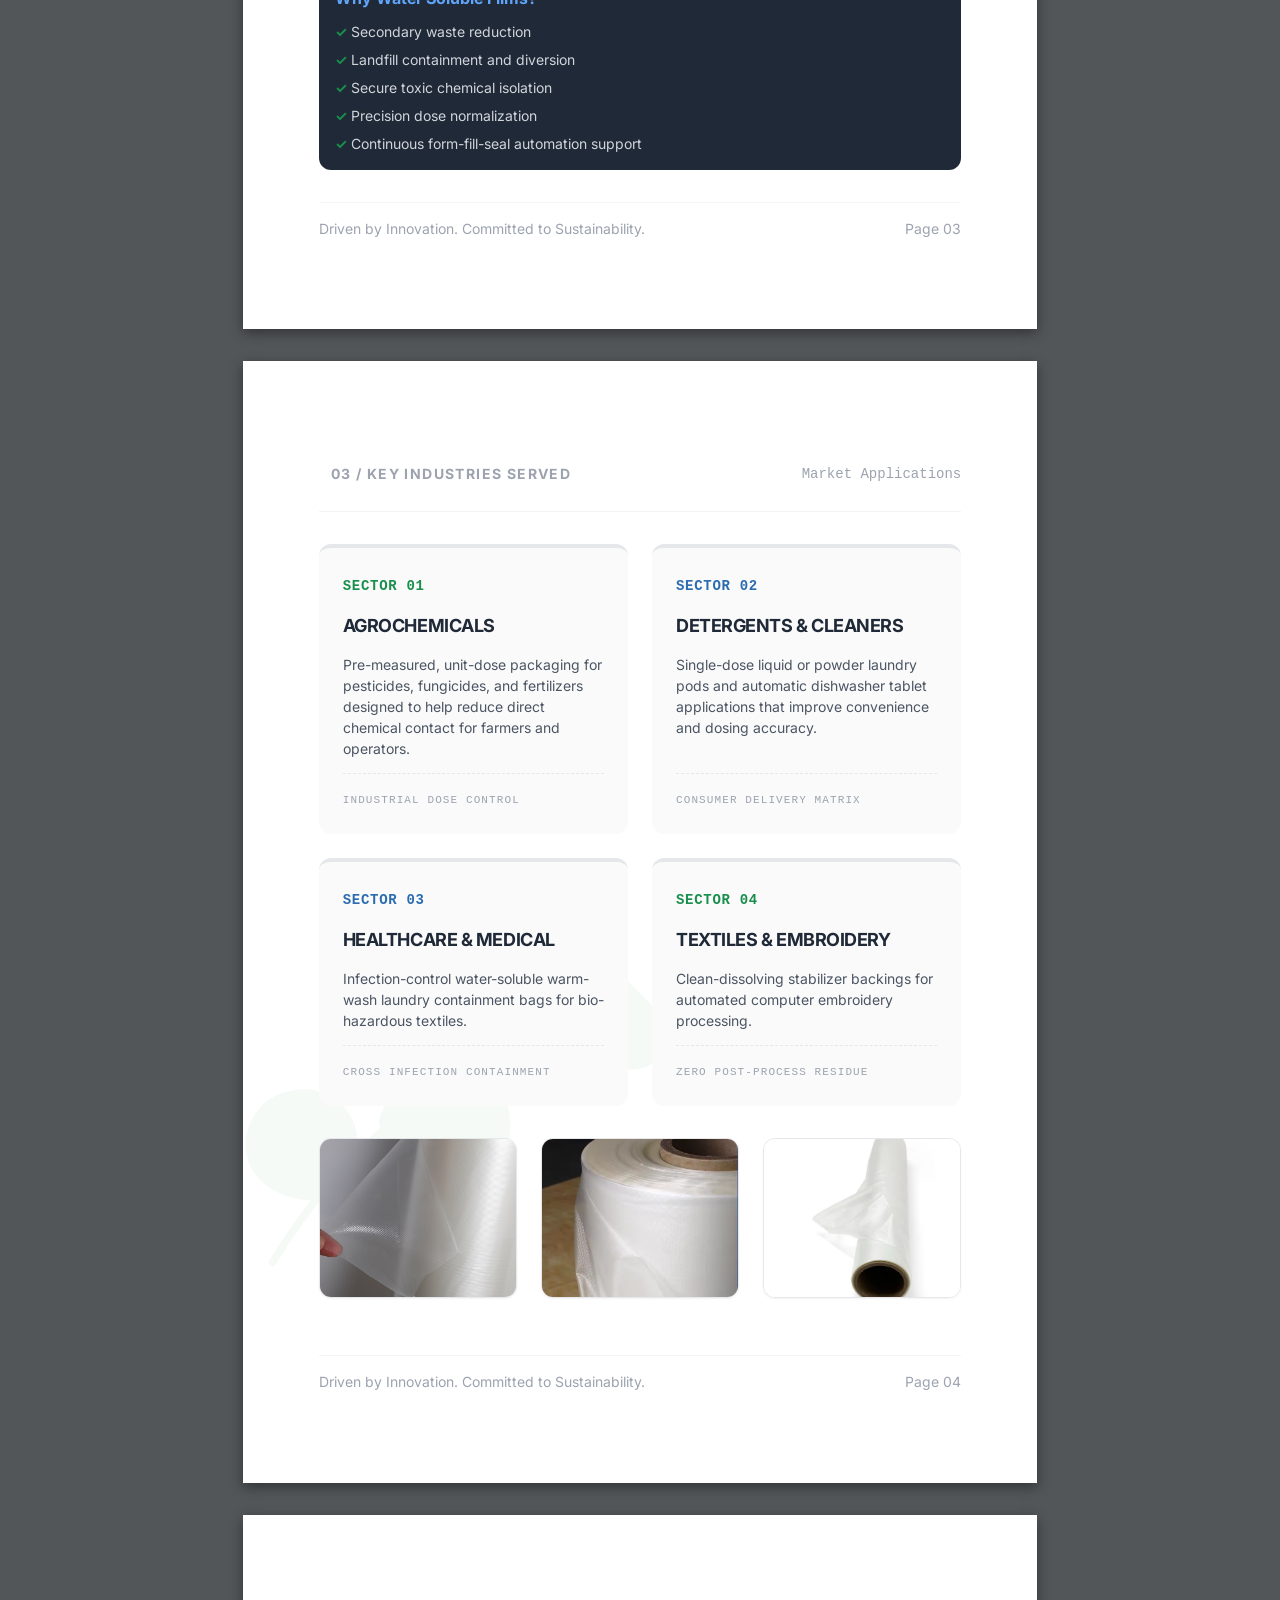
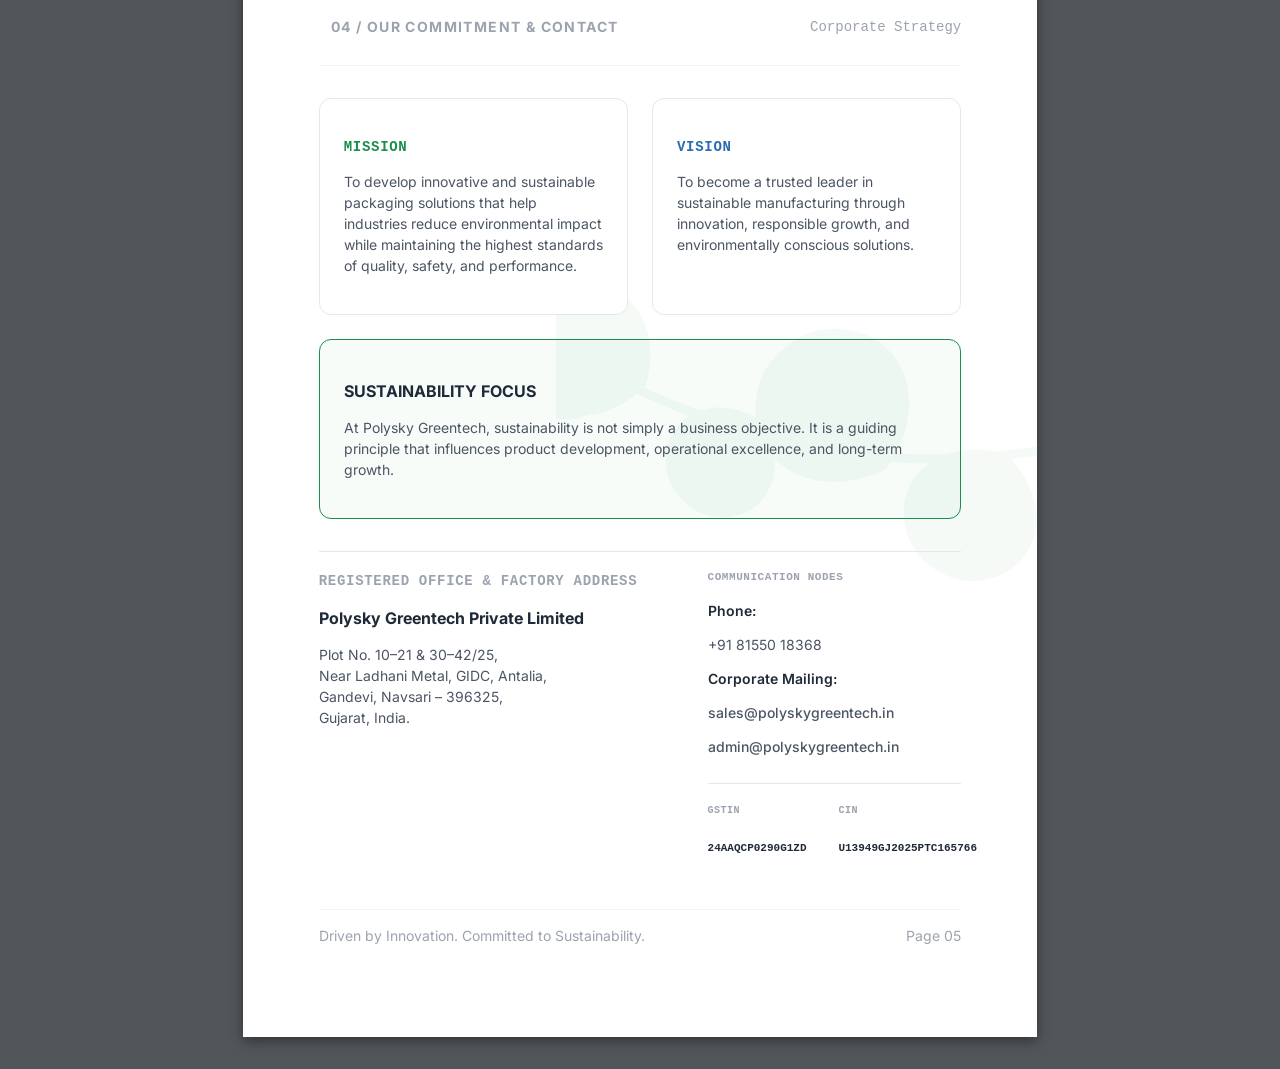
==== commit 38ca2fb0: "wow: logo updated" ====
--- a/wow.html
+++ b/wow.html
@@ -310,7 +310,7 @@
             </div>
             
             <div class="mb-12 mx-auto" style="width: 100%; max-width: 650px; text-align: center;">
-                <img src="assets/cropped-logo.jpg" alt="Polysky Greentech Logo" style="width: 100%; max-width: 100%; height: auto; display: inline-block; -webkit-clip-path: inset(1px); clip-path: inset(1px);">
+                <img src="assets/logo.png" alt="Polysky Greentech Logo" style="width: 100%; max-width: 100%; height: auto; display: inline-block; -webkit-clip-path: inset(1px); clip-path: inset(1px);">
             </div>
             
             <div class="w-20 h-1 bg-brand-green mb-12 mx-auto"></div>
